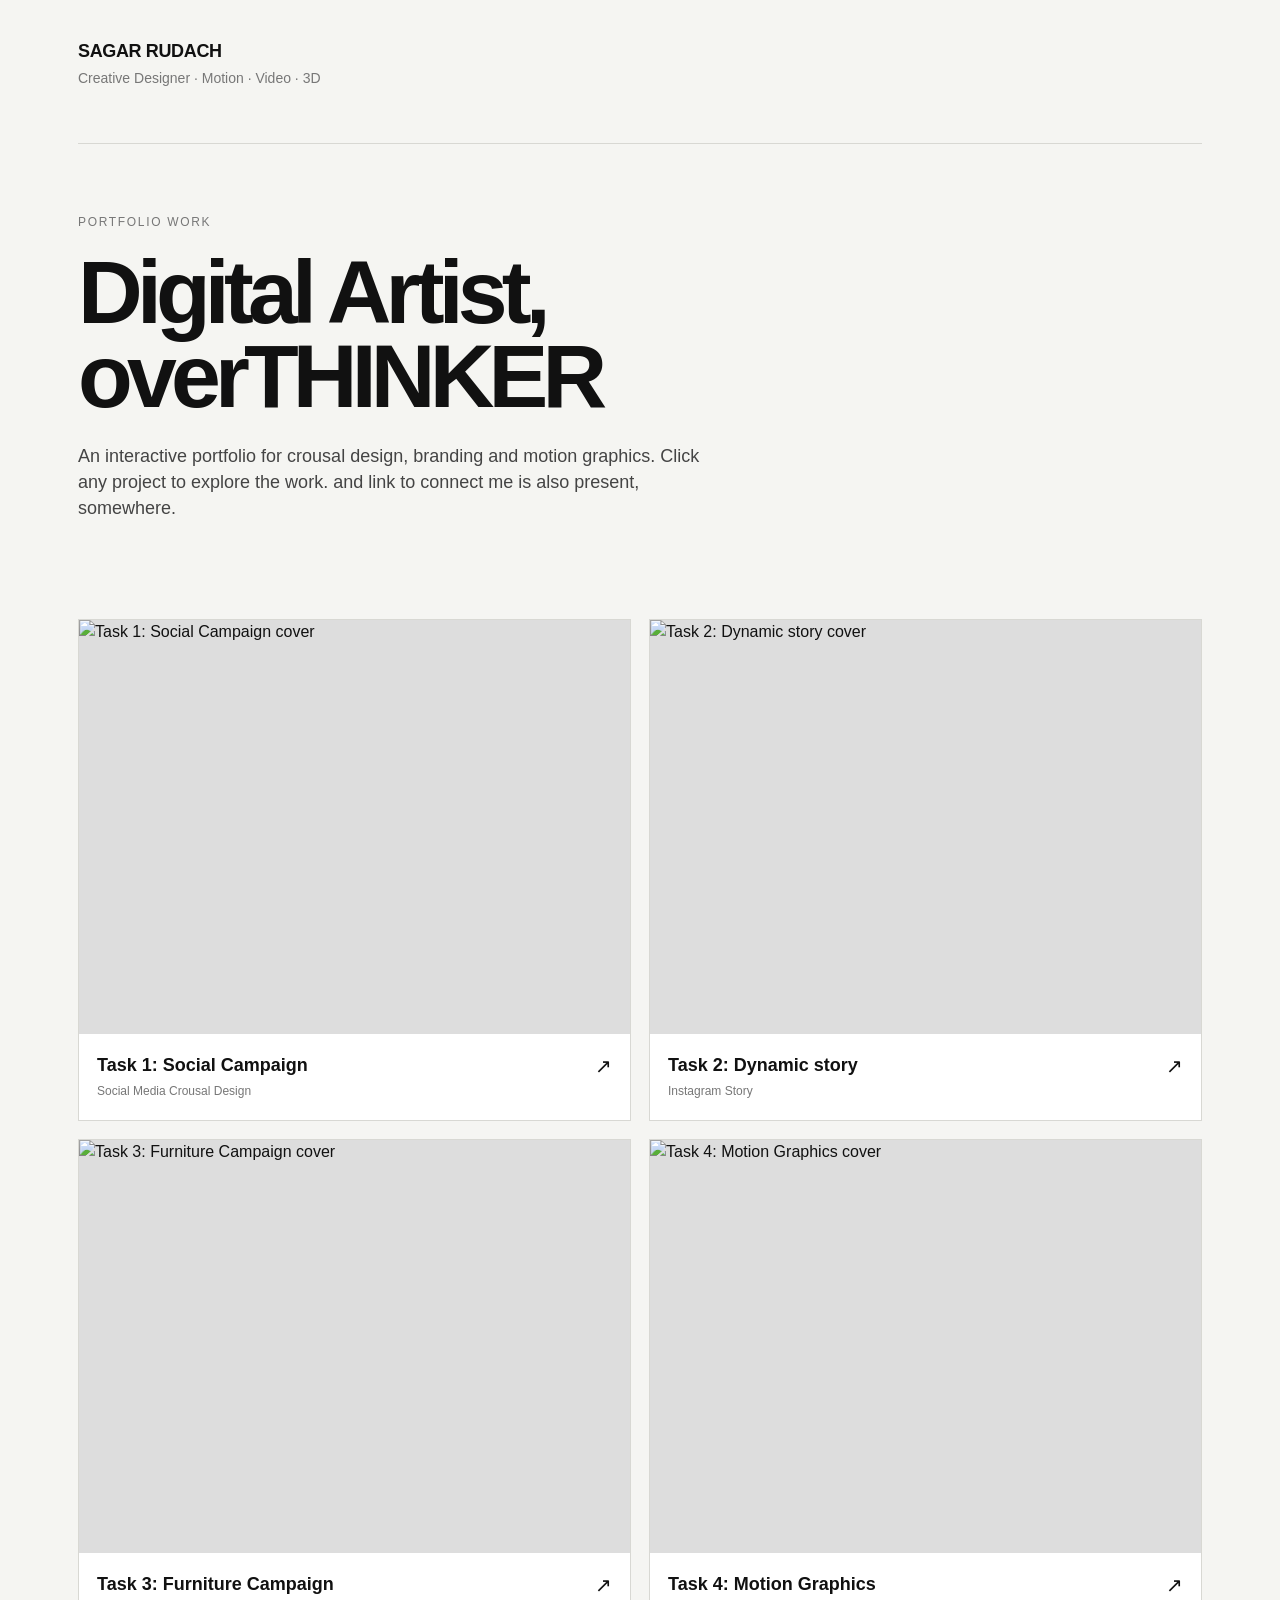
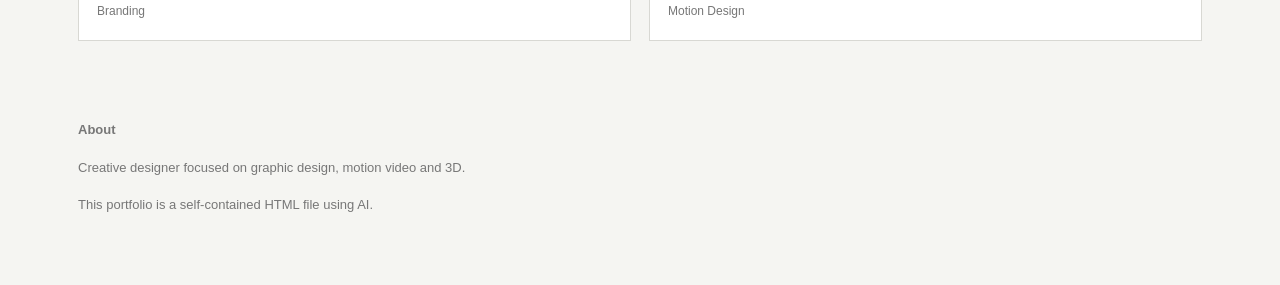
==== index.html @ 63f9afbc "Updated Image data" ====
<!DOCTYPE html>
<html lang="en">
<head>
<meta charset="UTF-8">
<meta name="viewport" content="width=device-width, initial-scale=1.0">
<title>Sagar Rudach — Interactive Portfolio</title>
<style>
  :root{
    --bg:#f5f5f2;
    --text:#111;
    --muted:#777;
    --line:#d8d8d3;
    --panel:#fff;
  }
  .card-link {
  display: block;
  text-decoration: none;
  color: inherit;
}
.video-thumb {
  position: relative;
  width: 100%;
  height: 100%;
  overflow: hidden;
  background: #111;
}

.video-thumb img {
  width: 100%;
  height: 100%;
  object-fit: cover;
  display: block;
}

.video-thumb-overlay {
  position: absolute;
  inset: 0;
  display: flex;
  align-items: center;
  justify-content: center;
  background: rgba(0, 0, 0, 0.18);
}

.video-play {
  width: 34px;
  height: 34px;
  border-radius: 50%;
  background: rgba(255,255,255,0.92);
  color: #111;
  display: flex;
  align-items: center;
  justify-content: center;
  font-size: 13px;
  padding-left: 2px;
}
  *{box-sizing:border-box}
  html{scroll-behavior:smooth}
  body{
    margin:0;
    background:var(--bg);
    color:var(--text);
    font-family:Arial, Helvetica, sans-serif;
    line-height:1.45;
  }
  button{font:inherit}
  .wrap{max-width:1180px;margin:auto;padding:28px 28px 70px}
  header{
    display:flex;justify-content:space-between;align-items:flex-start;
    padding:10px 0 55px;border-bottom:1px solid var(--line)
  }
  .name{font-size:18px;font-weight:700;letter-spacing:-.02em}
  .role{color:var(--muted);font-size:14px;margin-top:4px}
  nav{display:flex;gap:22px;font-size:13px}
  nav a{color:inherit;text-decoration:none}
  .hero{padding:70px 0 80px;max-width:850px}
  .eyebrow{font-size:12px;letter-spacing:.14em;color:var(--muted);text-transform:uppercase}
  h1{font-size:clamp(44px,7vw,92px);line-height:.94;letter-spacing:-.065em;margin:18px 0 25px;font-weight:700}
  .intro{font-size:18px;max-width:650px;color:#444}
  .projects{display:grid;grid-template-columns:repeat(2,1fr);gap:18px}
  .project{
    background:var(--panel);border:1px solid var(--line);cursor:pointer;
    transition:transform .25s ease,border-color .25s ease
  }
  .project:hover{transform:translateY(-4px);border-color:#999}
  .cover{aspect-ratio:4/3;overflow:hidden;background:#ddd}
  .cover img{width:100%;height:100%;object-fit:cover;display:block;transition:transform .45s ease}
  .project:hover .cover img{transform:scale(1.025)}
  .project-info{padding:18px 18px 20px;display:flex;justify-content:space-between;gap:20px}
  .project-title{font-size:18px;font-weight:700}
  .project-meta{font-size:12px;color:var(--muted);margin-top:5px}
  .arrow{font-size:20px}
  footer{padding-top:80px;color:var(--muted);font-size:13px}

  /* Viewer */
  .viewer{
    position:fixed;inset:0;background:rgba(15,15,15,.97);color:#fff;
    z-index:20;display:none;overflow:auto
  }
  .viewer.open{display:block}
  .viewer-inner{min-height:100%;max-width:1400px;margin:auto;padding:22px 26px 35px}
  .viewer-top{display:flex;justify-content:space-between;align-items:center;margin-bottom:18px}
  .viewer-project{font-size:14px}
  .viewer-project span{color:#999;margin-left:8px}
  .close{
    width:42px;height:42px;border:1px solid #555;background:transparent;color:#fff;
    border-radius:50%;cursor:pointer;font-size:23px;line-height:1
  }
  .viewer-grid{display:grid;grid-template-columns:minmax(0,1fr) 280px;gap:30px;align-items:start}
  .stage-wrap{display:flex;align-items:center;justify-content:center;min-height:70vh}
  .stage{
    position:relative;width:min(85vh,720px);max-width:100%;
    aspect-ratio: var(--project-ratio, 4 / 5);background:#222;overflow:hidden
  }
  .stage img{width:100%;height:100%;object-fit:contain;display:block}
  .navbtn{
    position:absolute;top:50%;transform:translateY(-50%);
    width:48px;height:48px;border-radius:50%;border:1px solid rgba(255,255,255,.35);
    background:rgba(0,0,0,.45);color:#fff;cursor:pointer;font-size:22px
  }
  #prev{left:14px} #next{right:14px}
  .side{padding-top:4px}
  .side h2{font-size:26px;line-height:1.05;margin:0 0 10px}
  .side p{font-size:14px;color:#bbb}
  .details{border-top:1px solid #444;margin-top:24px;padding-top:18px}
  .detail{margin-bottom:18px}
  .detail-label{font-size:10px;letter-spacing:.12em;color:#777;text-transform:uppercase}
  .detail-value{font-size:13px;margin-top:4px}
  .thumbs{display:flex;gap:8px;overflow-x:auto;padding:15px 0 2px}
  .thumb{
  flex:0 0 48px;
  width:60px;
  height:75px;
  aspect-ratio:4/5;
  padding:0;
  border:1px solid #555;
  background:#222;
  opacity:.5;
  cursor:pointer;
  overflow:hidden;
}

.thumb.active{
  opacity:1;
  border:2px solid #fff;
}

.thumb img{
  width:100%;
  height:100%;
  display:block;
  object-fit:contain;
}
  .counter{text-align:center;color:#999;font-size:12px;margin-top:10px}
  .hint{text-align:center;color:#777;font-size:11px;margin-top:7px}
  .fullscreen{
    margin-top:14px;width:100%;padding:10px 12px;background:transparent;color:#fff;
    border:1px solid #555;cursor:pointer
  }

  .vimeo-stage{
    position:absolute;inset:0;width:100%;height:100%;background:#000;
  }
  .vimeo-stage iframe{
    width:100%;height:100%;border:0;display:block;
  }
  .vimeo-cover{
    width:100%;height:100%;display:flex;align-items:center;justify-content:center;
    background:#181818;color:#fff;position:relative;
  }
  .vimeo-cover::after{
    content:"▶";font-size:34px;width:74px;height:74px;border:1px solid rgba(255,255,255,.55);
    border-radius:50%;display:flex;align-items:center;justify-content:center;padding-left:4px;
  }
  .vimeo-cover-label{
    position:absolute;left:16px;bottom:14px;font-size:11px;letter-spacing:.12em;
    text-transform:uppercase;color:#aaa;
  }

  @media(max-width:800px){
    .wrap{padding:20px 18px 50px}
    header{padding-bottom:35px}
    nav{display:none}
    .hero{padding:50px 0 55px}
    .projects{grid-template-columns:1fr}
    .viewer-inner{padding:15px 14px 25px}
    .viewer-grid{grid-template-columns:1fr;gap:16px}
    .stage-wrap{min-height:auto}
    .stage{width:min(92vw,620px)}
    .side{padding:0 4px}
    .side h2{font-size:22px}
  }
</style>
</head>
<body>

<div class="wrap">
  <header>
    <a href="https://www.instagram.com/aree_sagar/" class="card-link">
    <div>
      <div class="name">SAGAR RUDACH</div>
      <div class="role">Creative Designer · Motion · Video · 3D</div>
    </div>
    </a>
  
  </header>

  <section class="hero">
    <div class="eyebrow">Portfolio Work</div>
    <h1>Digital Artist,<br>overTHINKER</h1>
    <p class="intro">
      An interactive portfolio for crousal design, branding and motion graphics.
      Click any project to explore the work. and link to connect me is also present, somewhere.
    </p>
  </section>

  <main id="work" class="projects"></main>

  <footer id="about">
    <strong>About</strong><br><br>
    Creative designer focused on graphic design, motion video and 3D.
    <br><br>
    This portfolio is a self-contained HTML file using AI.
  </footer>
</div>
<div class="viewer" id="viewer" aria-hidden="true">
  <div class="viewer-inner">
    <div class="viewer-top">
      <div class="viewer-project">
        <strong id="viewerProject"></strong><span id="viewerCategory"></span>
      </div>
      <button class="close" id="close" aria-label="Close">×</button>
    </div>

    <div class="viewer-grid">
      <div>
        <div class="stage-wrap">
          <div class="stage" id="stage">
            <img id="mainImage" alt="Portfolio slide">
            <button class="navbtn" id="prev" aria-label="Previous slide">←</button>
            <button class="navbtn" id="next" aria-label="Next slide">→</button>
          </div>
        </div>
        <div class="thumbs" id="thumbs"></div>
        <div class="counter" id="counter"></div>
        <div class="hint">Use ← → keys to navigate · ESC to close</div>
      </div>

      <aside class="side">
        <h2 id="sideTitle"></h2>
        <p id="sideDescription"></p>
        <div class="details">
          <div class="detail">
            <div class="detail-label">Role</div>
            <div class="detail-value" id="sideRole"></div>
          </div>
          <div class="detail">
            <div class="detail-label">Services</div>
            <div class="detail-value" id="sideServices"></div>
          </div>
          <div class="detail">
            <div class="detail-label">Year</div>
            <div class="detail-value" id="sideYear"></div>
          </div>
        </div>
        <button class="fullscreen" id="fullscreen">View Slide Fullscreen</button>
      </aside>
    </div>
  </div>
</div>

<script>
/*
===========================================================
HOW TO ADD YOUR OWN IMAGES
===========================================================

This starter file uses generated SVG placeholders so it works
immediately as ONE standalone file.

To replace a project's slides with your own images:

1. Open this HTML in a text editor.
2. Find the "slides:" section below.
3. Replace each placeholder with a Base64 image string.

The easiest way is to use the built-in image embed helper:
- Convert your JPG/PNG/WebP to Base64.
- Paste the resulting data URL as the slide value.

Example:
slides: [
  "[data-uri]....",
  "[data-uri]...."
]

IMPORTANT:
The final HTML can become large when images are embedded.
For portfolio images, WebP/JPEG at around 1600–2000px wide
is recommended.

You can also simply ask ChatGPT to embed your uploaded images
into this file for you.
===========================================================
*/

function svgPlaceholder(label, number, title, subtitle) {
  const svg = `
  <svg xmlns="http://www.w3.org/2000/svg" width="1600" height="1600" viewBox="0 0 1600 1600">
    <rect width="1600" height="1600" fill="#e8e8e3"/>
    <rect x="95" y="95" width="1410" height="1410" fill="none" stroke="#111" stroke-width="3"/>
    <text x="120" y="170" font-family="Arial" font-size="34" letter-spacing="5" fill="#555">${label}</text>
    <text x="120" y="1420" font-family="Arial" font-size="150" font-weight="700" fill="#111">${number}</text>
    <text x="120" y="650" font-family="Arial" font-size="110" font-weight="700" fill="#111">${title}</text>
    <text x="120" y="790" font-family="Arial" font-size="44" fill="#555">${subtitle}</text>
  </svg>`;
  return "data:image/svg+xml;charset=UTF-8," + encodeURIComponent(svg);
}

const projects = [
  
  {
    title: "Task 1: Social Campaign",
    category: "Social Media Crousal Design",
    ratio:"4/5",
    role: "Graphic Designer",
    services: "Campaign Design · Layout · Typography",
    year: "2026",
    description: "Recreation of the SUPERYOU brand's new product launch campaign for social media crousal design. The task involved creating a visually appealing and engaging design that effectively communicates the brand's visual language.",
    slides: [
    ]
  },
  {
    title: "Task 2: Dynamic story",
    category:"Instagram Story",
    ratio:"9/16",
    role: "Art Direction · Graphic Design",
    description: "A dynamic story for a glass of drink.",
    slides:[
    ]
  },
  {
    title: "Task 3: Furniture Campaign",
    category: "Branding",
    ratio:"16/9",
    role: "Art Direction · Graphic Design",
    services: "Social Design · Retouching · Art Direction",
    year: "2026",
    description: "A premium social-media visual direction for a contemporary furniture brand.<p> Due to time constrain wasn't able to finish the whole video but I feel this shows my technical ability and proof of concept.",
    slides: [
    ]
  },
  {
    title: "Task 4: Motion Graphics",
    category: "Motion Design",
    ratio:"16/9",
    role: "Motion Designer",
    services: "Motion Graphics · Editing · Visual Design",
    year: "2026",
    description: "Recreation of a motion graphics reel, with touch of self-evident proposition and a focus on the visual design and editing.",
    slides: [
    ]
  }
];

const projectsEl = document.getElementById("work");
const viewer = document.getElementById("viewer");
const mainImage = document.getElementById("mainImage");
const thumbs = document.getElementById("thumbs");
const counter = document.getElementById("counter");
let currentProject = 0;
let currentSlide = 0;

function vimeoId(url){
  const match = String(url).match(/vimeo\.com\/(?:video\/)?(\d+)/);
  return match ? match[1] : "";
}

function vimeoEmbedUrl(url){
  const id = vimeoId(url);
  return id ? `https://player.vimeo.com/video/${id}` : url;
}

function renderProjects(){
  projectsEl.innerHTML = projects.map((p,i)=>{
    const firstSlide = p.slides[0];
    const cover = typeof firstSlide === "object" && firstSlide.type === "vimeo"
      ? `<div class="cover"><div class="vimeo-cover"><div class="vimeo-cover-label">Vimeo · Video</div></div></div>`
      : `<div class="cover"><img src="${firstSlide}" alt="${p.title} cover"></div>`;

    return `
      <article class="project" data-project="${i}">
        ${cover}
        <div class="project-info">
          <div>
            <div class="project-title">${p.title}</div>
            <div class="project-meta">${p.category}</div>
          </div>
          <div class="arrow">↗</div>
        </div>
      </article>
    `;
  }).join("");

  document.querySelectorAll(".project").forEach(el=>{
    el.addEventListener("click",()=>{
      openProject(Number(el.dataset.project));
    });
  });
}

function openProject(index){
  currentProject = index;
  currentSlide = 0;
  const p = projects[currentProject];
   
  document.documentElement.style.setProperty(
    "--project-ratio",
    p.ratio || "4 / 5"
  );

  document.getElementById("viewerProject").textContent = p.title;
  document.getElementById("viewerCategory").textContent = "· " + p.category;
  document.getElementById("sideTitle").textContent = p.title;
  document.getElementById("sideDescription").textContent = p.description;
  document.getElementById("sideRole").textContent = p.role;
  document.getElementById("sideServices").textContent = p.services;
  document.getElementById("sideYear").textContent = p.year;

  viewer.classList.add("open");
  viewer.setAttribute("aria-hidden","false");
  document.body.style.overflow = "hidden";
  renderSlide();
}

function closeViewer(){
  viewer.classList.remove("open");
  viewer.setAttribute("aria-hidden","true");
  document.body.style.overflow = "";
}

function renderSlide(){
  const p = projects[currentProject];
  const slide = p.slides[currentSlide];
  const stage = document.getElementById("stage");

  if(typeof slide === "object" && slide.type === "vimeo") {
    stage.innerHTML = `
      <div class="vimeo-stage">
        <iframe
          src="${vimeoEmbedUrl(slide.url)}"
          title="${p.title} — slide ${currentSlide+1}"
          allow="autoplay; fullscreen; picture-in-picture"
          allowfullscreen>
        </iframe>
      </div>
      <button class="navbtn" id="prev" aria-label="Previous slide">←</button>
      <button class="navbtn" id="next" aria-label="Next slide">→</button>
    `;
  } else {
    stage.innerHTML = `
      <img id="mainImage" src="${slide}" alt="${p.title} — slide ${currentSlide+1}">
      <button class="navbtn" id="prev" aria-label="Previous slide">←</button>
      <button class="navbtn" id="next" aria-label="Next slide">→</button>
    `;
  }

  counter.textContent =
    String(currentSlide+1).padStart(2,"0") + " / " +
    String(p.slides.length).padStart(2,"0");

thumbs.innerHTML = p.slides.map((slide, i) => {

  if (typeof slide === "object" && slide.type === "vimeo") {

    return `
      <button
        class="thumb ${i === currentSlide ? "active" : ""}"
        data-slide="${i}"
        type="button"
      >
        <div class="video-thumb">
          <img
            src="${slide.thumbnail}"
            alt="Video ${i + 1}"
          >
          <div class="video-play">▶</div>
        </div>
      </button>
    `;
  }

  return `
    <button
      class="thumb ${i === currentSlide ? "active" : ""}"
      data-slide="${i}"
      type="button"
    >
      <img src="${slide}" alt="Slide ${i + 1}">
    </button>
  `;

}).join("");

  document.querySelectorAll(".thumb").forEach(t=>{
    t.addEventListener("click",()=>{
      currentSlide = Number(t.dataset.slide);
      renderSlide();
    });
  });

  // Re-bind navigation buttons because the stage is rebuilt for video/image slides.
  document.getElementById("next").addEventListener("click", nextSlide);
  document.getElementById("prev").addEventListener("click", prevSlide);
}

function nextSlide(){
  const p = projects[currentProject];
  currentSlide = (currentSlide + 1) % p.slides.length;
  renderSlide();
}

function prevSlide(){
  const p = projects[currentProject];
  currentSlide = (currentSlide - 1 + p.slides.length) % p.slides.length;
  renderSlide();
}

document.getElementById("close").addEventListener("click", closeViewer);

document.addEventListener("keydown", e=>{
  if(!viewer.classList.contains("open")) return;
  if(e.key === "Escape") closeViewer();
  if(e.key === "ArrowRight") nextSlide();
  if(e.key === "ArrowLeft") prevSlide();
});

viewer.addEventListener("click", e=>{
  if(e.target === viewer) closeViewer();
});

document.getElementById("fullscreen").addEventListener("click", async()=>{
  const stage = document.getElementById("stage");
  if(document.fullscreenElement) await document.exitFullscreen();
  else if(stage.requestFullscreen) await stage.requestFullscreen();
});

renderProjects();
</script>
</body>
</html>
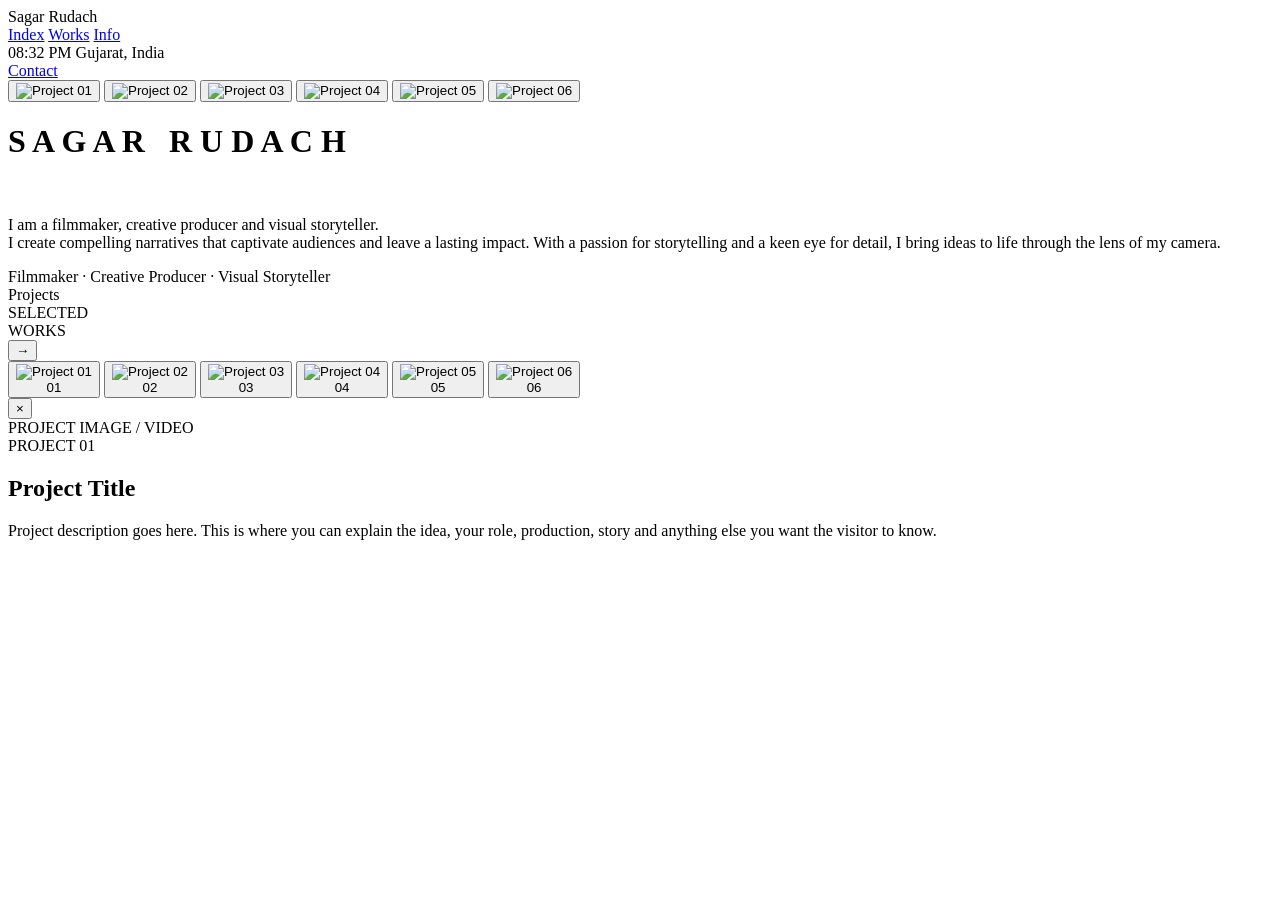
==== commit 34eed045: "Update_index and relevent style and script" ====
--- a/index.html
+++ b/index.html
@@ -1,550 +1,272 @@
-<!DOCTYPE html>
-<html lang="en">
-<head>
-<meta charset="UTF-8">
-<meta name="viewport" content="width=device-width, initial-scale=1.0">
-<title>Sagar Rudach — Interactive Portfolio</title>
-<style>
-  :root{
-    --bg:#f5f5f2;
-    --text:#111;
-    --muted:#777;
-    --line:#d8d8d3;
-    --panel:#fff;
-  }
-  .card-link {
-  display: block;
-  text-decoration: none;
-  color: inherit;
-}
-.video-thumb {
-  position: relative;
-  width: 100%;
-  height: 100%;
-  overflow: hidden;
-  background: #111;
-}
-
-.video-thumb img {
-  width: 100%;
-  height: 100%;
-  object-fit: cover;
-  display: block;
-}
-
-.video-thumb-overlay {
-  position: absolute;
-  inset: 0;
-  display: flex;
-  align-items: center;
-  justify-content: center;
-  background: rgba(0, 0, 0, 0.18);
-}
-
-.video-play {
-  width: 34px;
-  height: 34px;
-  border-radius: 50%;
-  background: rgba(255,255,255,0.92);
-  color: #111;
-  display: flex;
-  align-items: center;
-  justify-content: center;
-  font-size: 13px;
-  padding-left: 2px;
-}
-  *{box-sizing:border-box}
-  html{scroll-behavior:smooth}
-  body{
-    margin:0;
-    background:var(--bg);
-    color:var(--text);
-    font-family:Arial, Helvetica, sans-serif;
-    line-height:1.45;
-  }
-  button{font:inherit}
-  .wrap{max-width:1180px;margin:auto;padding:28px 28px 70px}
-  header{
-    display:flex;justify-content:space-between;align-items:flex-start;
-    padding:10px 0 55px;border-bottom:1px solid var(--line)
-  }
-  .name{font-size:18px;font-weight:700;letter-spacing:-.02em}
-  .role{color:var(--muted);font-size:14px;margin-top:4px}
-  nav{display:flex;gap:22px;font-size:13px}
-  nav a{color:inherit;text-decoration:none}
-  .hero{padding:70px 0 80px;max-width:850px}
-  .eyebrow{font-size:12px;letter-spacing:.14em;color:var(--muted);text-transform:uppercase}
-  h1{font-size:clamp(44px,7vw,92px);line-height:.94;letter-spacing:-.065em;margin:18px 0 25px;font-weight:700}
-  .intro{font-size:18px;max-width:650px;color:#444}
-  .projects{display:grid;grid-template-columns:repeat(2,1fr);gap:18px}
-  .project{
-    background:var(--panel);border:1px solid var(--line);cursor:pointer;
-    transition:transform .25s ease,border-color .25s ease
-  }
-  .project:hover{transform:translateY(-4px);border-color:#999}
-  .cover{aspect-ratio:4/3;overflow:hidden;background:#ddd}
-  .cover img{width:100%;height:100%;object-fit:cover;display:block;transition:transform .45s ease}
-  .project:hover .cover img{transform:scale(1.025)}
-  .project-info{padding:18px 18px 20px;display:flex;justify-content:space-between;gap:20px}
-  .project-title{font-size:18px;font-weight:700}
-  .project-meta{font-size:12px;color:var(--muted);margin-top:5px}
-  .arrow{font-size:20px}
-  footer{padding-top:80px;color:var(--muted);font-size:13px}
-
-  /* Viewer */
-  .viewer{
-    position:fixed;inset:0;background:rgba(15,15,15,.97);color:#fff;
-    z-index:20;display:none;overflow:auto
-  }
-  .viewer.open{display:block}
-  .viewer-inner{min-height:100%;max-width:1400px;margin:auto;padding:22px 26px 35px}
-  .viewer-top{display:flex;justify-content:space-between;align-items:center;margin-bottom:18px}
-  .viewer-project{font-size:14px}
-  .viewer-project span{color:#999;margin-left:8px}
-  .close{
-    width:42px;height:42px;border:1px solid #555;background:transparent;color:#fff;
-    border-radius:50%;cursor:pointer;font-size:23px;line-height:1
-  }
-  .viewer-grid{display:grid;grid-template-columns:minmax(0,1fr) 280px;gap:30px;align-items:start}
-  .stage-wrap{display:flex;align-items:center;justify-content:center;min-height:70vh}
-  .stage{
-    position:relative;width:min(85vh,720px);max-width:100%;
-    aspect-ratio: var(--project-ratio, 4 / 5);background:#222;overflow:hidden
-  }
-  .stage img{width:100%;height:100%;object-fit:contain;display:block}
-  .navbtn{
-    position:absolute;top:50%;transform:translateY(-50%);
-    width:48px;height:48px;border-radius:50%;border:1px solid rgba(255,255,255,.35);
-    background:rgba(0,0,0,.45);color:#fff;cursor:pointer;font-size:22px
-  }
-  #prev{left:14px} #next{right:14px}
-  .side{padding-top:4px}
-  .side h2{font-size:26px;line-height:1.05;margin:0 0 10px}
-  .side p{font-size:14px;color:#bbb}
-  .details{border-top:1px solid #444;margin-top:24px;padding-top:18px}
-  .detail{margin-bottom:18px}
-  .detail-label{font-size:10px;letter-spacing:.12em;color:#777;text-transform:uppercase}
-  .detail-value{font-size:13px;margin-top:4px}
-  .thumbs{display:flex;gap:8px;overflow-x:auto;padding:15px 0 2px}
-  .thumb{
-  flex:0 0 48px;
-  width:60px;
-  height:75px;
-  aspect-ratio:4/5;
-  padding:0;
-  border:1px solid #555;
-  background:#222;
-  opacity:.5;
-  cursor:pointer;
-  overflow:hidden;
-}
-
-.thumb.active{
-  opacity:1;
-  border:2px solid #fff;
-}
-
-.thumb img{
-  width:100%;
-  height:100%;
-  display:block;
-  object-fit:contain;
-}
-  .counter{text-align:center;color:#999;font-size:12px;margin-top:10px}
-  .hint{text-align:center;color:#777;font-size:11px;margin-top:7px}
-  .fullscreen{
-    margin-top:14px;width:100%;padding:10px 12px;background:transparent;color:#fff;
-    border:1px solid #555;cursor:pointer
-  }
-
-  .vimeo-stage{
-    position:absolute;inset:0;width:100%;height:100%;background:#000;
-  }
-  .vimeo-stage iframe{
-    width:100%;height:100%;border:0;display:block;
-  }
-  .vimeo-cover{
-    width:100%;height:100%;display:flex;align-items:center;justify-content:center;
-    background:#181818;color:#fff;position:relative;
-  }
-  .vimeo-cover::after{
-    content:"▶";font-size:34px;width:74px;height:74px;border:1px solid rgba(255,255,255,.55);
-    border-radius:50%;display:flex;align-items:center;justify-content:center;padding-left:4px;
-  }
-  .vimeo-cover-label{
-    position:absolute;left:16px;bottom:14px;font-size:11px;letter-spacing:.12em;
-    text-transform:uppercase;color:#aaa;
-  }
-
-  @media(max-width:800px){
-    .wrap{padding:20px 18px 50px}
-    header{padding-bottom:35px}
-    nav{display:none}
-    .hero{padding:50px 0 55px}
-    .projects{grid-template-columns:1fr}
-    .viewer-inner{padding:15px 14px 25px}
-    .viewer-grid{grid-template-columns:1fr;gap:16px}
-    .stage-wrap{min-height:auto}
-    .stage{width:min(92vw,620px)}
-    .side{padding:0 4px}
-    .side h2{font-size:22px}
-  }
-</style>
-</head>
-<body>
-
-<div class="wrap">
-  <header>
-    <a href="https://www.instagram.com/aree_sagar/" class="card-link">
-    <div>
-      <div class="name">SAGAR RUDACH</div>
-      <div class="role">Creative Designer · Motion · Video · 3D</div>
-    </div>
-    </a>
-  
-  </header>
-
-  <section class="hero">
-    <div class="eyebrow">Portfolio Work</div>
-    <h1>Digital Artist,<br>overTHINKER</h1>
-    <p class="intro">
-      An interactive portfolio for crousal design, branding and motion graphics.
-      Click any project to explore the work. and link to connect me is also present, somewhere.
-    </p>
-  </section>
-
-  <main id="work" class="projects"></main>
-
-  <footer id="about">
-    <strong>About</strong><br><br>
-    Creative designer focused on graphic design, motion video and 3D.
-    <br><br>
-    This portfolio is a self-contained HTML file using AI.
-  </footer>
-</div>
-<div class="viewer" id="viewer" aria-hidden="true">
-  <div class="viewer-inner">
-    <div class="viewer-top">
-      <div class="viewer-project">
-        <strong id="viewerProject"></strong><span id="viewerCategory"></span>
-      </div>
-      <button class="close" id="close" aria-label="Close">×</button>
-    </div>
-
-    <div class="viewer-grid">
-      <div>
-        <div class="stage-wrap">
-          <div class="stage" id="stage">
-            <img id="mainImage" alt="Portfolio slide">
-            <button class="navbtn" id="prev" aria-label="Previous slide">←</button>
-            <button class="navbtn" id="next" aria-label="Next slide">→</button>
-          </div>
-        </div>
-        <div class="thumbs" id="thumbs"></div>
-        <div class="counter" id="counter"></div>
-        <div class="hint">Use ← → keys to navigate · ESC to close</div>
-      </div>
-
-      <aside class="side">
-        <h2 id="sideTitle"></h2>
-        <p id="sideDescription"></p>
-        <div class="details">
-          <div class="detail">
-            <div class="detail-label">Role</div>
-            <div class="detail-value" id="sideRole"></div>
-          </div>
-          <div class="detail">
-            <div class="detail-label">Services</div>
-            <div class="detail-value" id="sideServices"></div>
-          </div>
-          <div class="detail">
-            <div class="detail-label">Year</div>
-            <div class="detail-value" id="sideYear"></div>
-          </div>
-        </div>
-        <button class="fullscreen" id="fullscreen">View Slide Fullscreen</button>
-      </aside>
-    </div>
-  </div>
-</div>
-
-<script>
-/*
-===========================================================
-HOW TO ADD YOUR OWN IMAGES
-===========================================================
-
-This starter file uses generated SVG placeholders so it works
-immediately as ONE standalone file.
-
-To replace a project's slides with your own images:
-
-1. Open this HTML in a text editor.
-2. Find the "slides:" section below.
-3. Replace each placeholder with a Base64 image string.
-
-The easiest way is to use the built-in image embed helper:
-- Convert your JPG/PNG/WebP to Base64.
-- Paste the resulting data URL as the slide value.
-
-Example:
-slides: [
-  "[data-uri]....",
-  "[data-uri]...."
-]
-
-IMPORTANT:
-The final HTML can become large when images are embedded.
-For portfolio images, WebP/JPEG at around 1600–2000px wide
-is recommended.
-
-You can also simply ask ChatGPT to embed your uploaded images
-into this file for you.
-===========================================================
-*/
-
-function svgPlaceholder(label, number, title, subtitle) {
-  const svg = `
-  <svg xmlns="http://www.w3.org/2000/svg" width="1600" height="1600" viewBox="0 0 1600 1600">
-    <rect width="1600" height="1600" fill="#e8e8e3"/>
-    <rect x="95" y="95" width="1410" height="1410" fill="none" stroke="#111" stroke-width="3"/>
-    <text x="120" y="170" font-family="Arial" font-size="34" letter-spacing="5" fill="#555">${label}</text>
-    <text x="120" y="1420" font-family="Arial" font-size="150" font-weight="700" fill="#111">${number}</text>
-    <text x="120" y="650" font-family="Arial" font-size="110" font-weight="700" fill="#111">${title}</text>
-    <text x="120" y="790" font-family="Arial" font-size="44" fill="#555">${subtitle}</text>
-  </svg>`;
-  return "data:image/svg+xml;charset=UTF-8," + encodeURIComponent(svg);
-}
-
-const projects = [
-  
-  {
-    title: "Task 1: Social Campaign",
-    category: "Social Media Crousal Design",
-    ratio:"4/5",
-    role: "Graphic Designer",
-    services: "Campaign Design · Layout · Typography",
-    year: "2026",
-    description: "Recreation of the SUPERYOU brand's new product launch campaign for social media crousal design. The task involved creating a visually appealing and engaging design that effectively communicates the brand's visual language.",
-    slides: [
-    ]
-  },
-  {
-    title: "Task 2: Dynamic story",
-    category:"Instagram Story",
-    ratio:"9/16",
-    role: "Art Direction · Graphic Design",
-    description: "A dynamic story for a glass of drink.",
-    slides:[
-    ]
-  },
-  {
-    title: "Task 3: Furniture Campaign",
-    category: "Branding",
-    ratio:"16/9",
-    role: "Art Direction · Graphic Design",
-    services: "Social Design · Retouching · Art Direction",
-    year: "2026",
-    description: "A premium social-media visual direction for a contemporary furniture brand.<p> Due to time constrain wasn't able to finish the whole video but I feel this shows my technical ability and proof of concept.",
-    slides: [
-    ]
-  },
-  {
-    title: "Task 4: Motion Graphics",
-    category: "Motion Design",
-    ratio:"16/9",
-    role: "Motion Designer",
-    services: "Motion Graphics · Editing · Visual Design",
-    year: "2026",
-    description: "Recreation of a motion graphics reel, with touch of self-evident proposition and a focus on the visual design and editing.",
-    slides: [
-    ]
-  }
-];
-
-const projectsEl = document.getElementById("work");
-const viewer = document.getElementById("viewer");
-const mainImage = document.getElementById("mainImage");
-const thumbs = document.getElementById("thumbs");
-const counter = document.getElementById("counter");
-let currentProject = 0;
-let currentSlide = 0;
-
-function vimeoId(url){
-  const match = String(url).match(/vimeo\.com\/(?:video\/)?(\d+)/);
-  return match ? match[1] : "";
-}
-
-function vimeoEmbedUrl(url){
-  const id = vimeoId(url);
-  return id ? `https://player.vimeo.com/video/${id}` : url;
-}
-
-function renderProjects(){
-  projectsEl.innerHTML = projects.map((p,i)=>{
-    const firstSlide = p.slides[0];
-    const cover = typeof firstSlide === "object" && firstSlide.type === "vimeo"
-      ? `<div class="cover"><div class="vimeo-cover"><div class="vimeo-cover-label">Vimeo · Video</div></div></div>`
-      : `<div class="cover"><img src="${firstSlide}" alt="${p.title} cover"></div>`;
-
-    return `
-      <article class="project" data-project="${i}">
-        ${cover}
-        <div class="project-info">
-          <div>
-            <div class="project-title">${p.title}</div>
-            <div class="project-meta">${p.category}</div>
-          </div>
-          <div class="arrow">↗</div>
-        </div>
-      </article>
-    `;
-  }).join("");
-
-  document.querySelectorAll(".project").forEach(el=>{
-    el.addEventListener("click",()=>{
-      openProject(Number(el.dataset.project));
-    });
-  });
-}
-
-function openProject(index){
-  currentProject = index;
-  currentSlide = 0;
-  const p = projects[currentProject];
-   
-  document.documentElement.style.setProperty(
-    "--project-ratio",
-    p.ratio || "4 / 5"
-  );
-
-  document.getElementById("viewerProject").textContent = p.title;
-  document.getElementById("viewerCategory").textContent = "· " + p.category;
-  document.getElementById("sideTitle").textContent = p.title;
-  document.getElementById("sideDescription").textContent = p.description;
-  document.getElementById("sideRole").textContent = p.role;
-  document.getElementById("sideServices").textContent = p.services;
-  document.getElementById("sideYear").textContent = p.year;
-
-  viewer.classList.add("open");
-  viewer.setAttribute("aria-hidden","false");
-  document.body.style.overflow = "hidden";
-  renderSlide();
-}
-
-function closeViewer(){
-  viewer.classList.remove("open");
-  viewer.setAttribute("aria-hidden","true");
-  document.body.style.overflow = "";
-}
-
-function renderSlide(){
-  const p = projects[currentProject];
-  const slide = p.slides[currentSlide];
-  const stage = document.getElementById("stage");
-
-  if(typeof slide === "object" && slide.type === "vimeo") {
-    stage.innerHTML = `
-      <div class="vimeo-stage">
-        <iframe
-          src="${vimeoEmbedUrl(slide.url)}"
-          title="${p.title} — slide ${currentSlide+1}"
-          allow="autoplay; fullscreen; picture-in-picture"
-          allowfullscreen>
-        </iframe>
-      </div>
-      <button class="navbtn" id="prev" aria-label="Previous slide">←</button>
-      <button class="navbtn" id="next" aria-label="Next slide">→</button>
-    `;
-  } else {
-    stage.innerHTML = `
-      <img id="mainImage" src="${slide}" alt="${p.title} — slide ${currentSlide+1}">
-      <button class="navbtn" id="prev" aria-label="Previous slide">←</button>
-      <button class="navbtn" id="next" aria-label="Next slide">→</button>
-    `;
-  }
-
-  counter.textContent =
-    String(currentSlide+1).padStart(2,"0") + " / " +
-    String(p.slides.length).padStart(2,"0");
-
-thumbs.innerHTML = p.slides.map((slide, i) => {
-
-  if (typeof slide === "object" && slide.type === "vimeo") {
-
-    return `
-      <button
-        class="thumb ${i === currentSlide ? "active" : ""}"
-        data-slide="${i}"
-        type="button"
-      >
-        <div class="video-thumb">
-          <img
-            src="${slide.thumbnail}"
-            alt="Video ${i + 1}"
-          >
-          <div class="video-play">▶</div>
-        </div>
-      </button>
-    `;
-  }
-
-  return `
-    <button
-      class="thumb ${i === currentSlide ? "active" : ""}"
-      data-slide="${i}"
-      type="button"
-    >
-      <img src="${slide}" alt="Slide ${i + 1}">
-    </button>
-  `;
-
-}).join("");
-
-  document.querySelectorAll(".thumb").forEach(t=>{
-    t.addEventListener("click",()=>{
-      currentSlide = Number(t.dataset.slide);
-      renderSlide();
-    });
-  });
-
-  // Re-bind navigation buttons because the stage is rebuilt for video/image slides.
-  document.getElementById("next").addEventListener("click", nextSlide);
-  document.getElementById("prev").addEventListener("click", prevSlide);
-}
-
-function nextSlide(){
-  const p = projects[currentProject];
-  currentSlide = (currentSlide + 1) % p.slides.length;
-  renderSlide();
-}
-
-function prevSlide(){
-  const p = projects[currentProject];
-  currentSlide = (currentSlide - 1 + p.slides.length) % p.slides.length;
-  renderSlide();
-}
-
-document.getElementById("close").addEventListener("click", closeViewer);
-
-document.addEventListener("keydown", e=>{
-  if(!viewer.classList.contains("open")) return;
-  if(e.key === "Escape") closeViewer();
-  if(e.key === "ArrowRight") nextSlide();
-  if(e.key === "ArrowLeft") prevSlide();
-});
-
-viewer.addEventListener("click", e=>{
-  if(e.target === viewer) closeViewer();
-});
-
-document.getElementById("fullscreen").addEventListener("click", async()=>{
-  const stage = document.getElementById("stage");
-  if(document.fullscreenElement) await document.exitFullscreen();
-  else if(stage.requestFullscreen) await stage.requestFullscreen();
-});
-
-renderProjects();
-</script>
-</body>
-</html>
+<!DOCTYPE html>
+<html lang="en">
+
+
+<head>
+
+    <meta charset="UTF-8">
+    <meta name="viewport"
+        content="width=device-width, initial-scale=1.0">
+
+<header class="site-header">
+
+    <!-- LEFT -->
+    <div class="header-name">
+        Sagar Rudach
+    </div>
+
+    <!-- CENTER -->
+    <nav class="header-nav">
+       <a href="index.html" data-page="index">Index</a>
+        <a href="works.html" data-page="works">Works</a>
+        <a href="info.html" data-page="info">Info</a>
+    </nav>
+
+    <!-- RIGHT -->
+    <div class="header-right">
+
+        <div class="header-location">
+            <span id="clock">08:32 PM</span>
+            <span>Gujarat, India</span>
+        </div>
+
+        <a href="contact.html" class="header-contact">
+            Contact
+        </a>
+
+    </div>
+</header>
+    <link rel="stylesheet"
+        href="style.css">
+</head>
+<body>
+
+    <!-- =========================================
+         HERO
+    ========================================= -->
+
+    <main class="hero" id="hero">
+
+        <!-- PROJECT BOXES -->
+
+        <button
+            class="project project-1"
+            data-project="0">
+        <img src="Assets/post_1.jpg" 
+        alt="Project 01">
+        </button>
+
+
+        <button
+            class="project project-2"
+            data-project="1">
+        <img src="Assets/post_2.png" 
+        alt="Project 02">
+        </button>
+
+
+        <button
+            class="project project-3"
+            data-project="2">
+        <img src="Assets/post_3.png" 
+        alt="Project 03">
+        </button>
+
+        <button
+            class="project project-4"
+            data-project="3">
+        <img src="Assets/post_4.png" 
+        alt="Project 04">
+        </button>
+
+        <button
+            class="project project-5"
+            data-project="4">
+            <img src="Assets/post_5.png" 
+        alt="Project 05">
+        </button>
+
+        <button
+            class="project project-6"
+            data-project="5">
+            <img src="Assets/post_6.png" 
+        alt="Project 06">
+        </button>
+
+        <!-- NAME -->
+
+        <h1 class="name">
+
+            <span class="letter">S</span>
+            <span class="letter">A</span>
+            <span class="letter">G</span>
+            <span class="letter">A</span>
+            <span class="letter">R</span>
+
+            <span class="letter">&nbsp;</span>
+
+            <span class="letter">R</span>
+            <span class="letter">U</span>
+            <span class="letter">D</span>
+            <span class="letter">A</span>
+            <span class="letter">C</span>
+            <span class="letter">H</span>
+
+        </h1>
+<br>
+        <div class="about-me">
+            <p>
+                I am a filmmaker, creative producer and visual storyteller. <br>I create
+                compelling narratives that captivate audiences and leave a lasting
+                impact. With a passion for storytelling and a keen eye for detail, I
+                bring ideas to life through the lens of my camera.
+            </p>
+        </div>
+        
+        <div class="subtitle">
+            Filmmaker · Creative Producer · Visual Storyteller
+        </div>
+    </main>
+
+<!-- =========================================
+     PROJECT ARCHIVE
+========================================= -->
+
+<section class="project-archive" id="projectArchive">
+
+    <div class="archive-stack">
+        <!-- COVER / PROJECTS -->
+        <div class="archive-cover">
+            <div class="archive-title">
+                Projects
+            </div>
+            <div class="archive-cover-info">
+                SELECTED<br>
+                WORKS
+            </div>
+            <button
+                class="archive-arrow"
+                id="archiveArrow"
+                aria-label="Open project stack">
+                →
+            </button>
+        </div>
+
+
+        <!-- PROJECT 01 -->
+        <button class="archive-project" data-project="0">
+            <div class="archive-image">
+            <img src="Assets\post_2.png" alt="Project 01">
+            </div>
+            <span>01</span>
+        </button>
+
+
+        <!-- PROJECT 02 -->
+        <button class="archive-project" data-project="1">
+           <div class="archive-image">
+             <img src="Assets/post_3.png" alt="Project 02">
+           </div>
+             <span>02</span>
+        </button>
+
+
+        <!-- PROJECT 03 -->
+        <button class="archive-project" data-project="2">
+            <div class="archive-image">
+            <img src="Assets/post_4.png" alt="Project 03">
+            </div>
+            <span>03</span>
+        </button>
+
+
+        <!-- PROJECT 04 -->
+        <button class="archive-project" data-project="3">
+            <div class="archive-image">
+                <img src="Assets/post_5.png" alt="Project 04">
+            </div>
+            <span>04</span>
+        </button>
+
+
+        <!-- PROJECT 05 -->
+        <button class="archive-project" data-project="4">
+            <div class="archive-image">
+                <img src="Assets/post_6.png" alt="Project 05">
+            </div>
+            <span>05</span>
+        </button>
+
+
+        <!-- PROJECT 06 -->
+        <button class="archive-project" data-project="5">
+            <div class="archive-image">
+                <img src="Assets\project-05-thumb.jpg" alt="Project 06">
+            </div>
+            <span>06</span>
+        </button>
+    </div>
+</section>
+
+<!-- =========================================
+         PROJECT DETAIL VIEW
+    ========================================= -->
+
+    <div
+        class="project-view"
+        id="projectView">
+
+        <div
+            class="project-backdrop"
+            id="projectBackdrop">
+        </div>
+
+        <div
+            class="project-content"
+            id="projectContent">
+            <button
+                class="close-project"
+                id="closeProject"
+                aria-label="Close project">
+
+                ×
+            </button>
+            <div
+                class="project-image"
+                id="projectImage">
+
+                PROJECT IMAGE / VIDEO
+            </div>
+            <div class="project-info">
+                <div>
+                    <div
+                        class="project-number"
+                        id="projectNumber">
+
+                        PROJECT 01
+                    </div>
+                </div>
+                <div>
+                    <h2
+                        class="project-title"
+                        id="projectTitle">
+                        Project Title
+                    </h2>
+                    <p
+                        class="project-description"
+                        id="projectDescription">
+
+                        Project description goes here.
+                        This is where you can explain
+                        the idea, your role, production,
+                        story and anything else you want
+                        the visitor to know.
+
+                    </p>
+                </div>
+            </div>
+        </div>
+    </div>
+    <script src="script.js"></script>
+</body>
+</html>
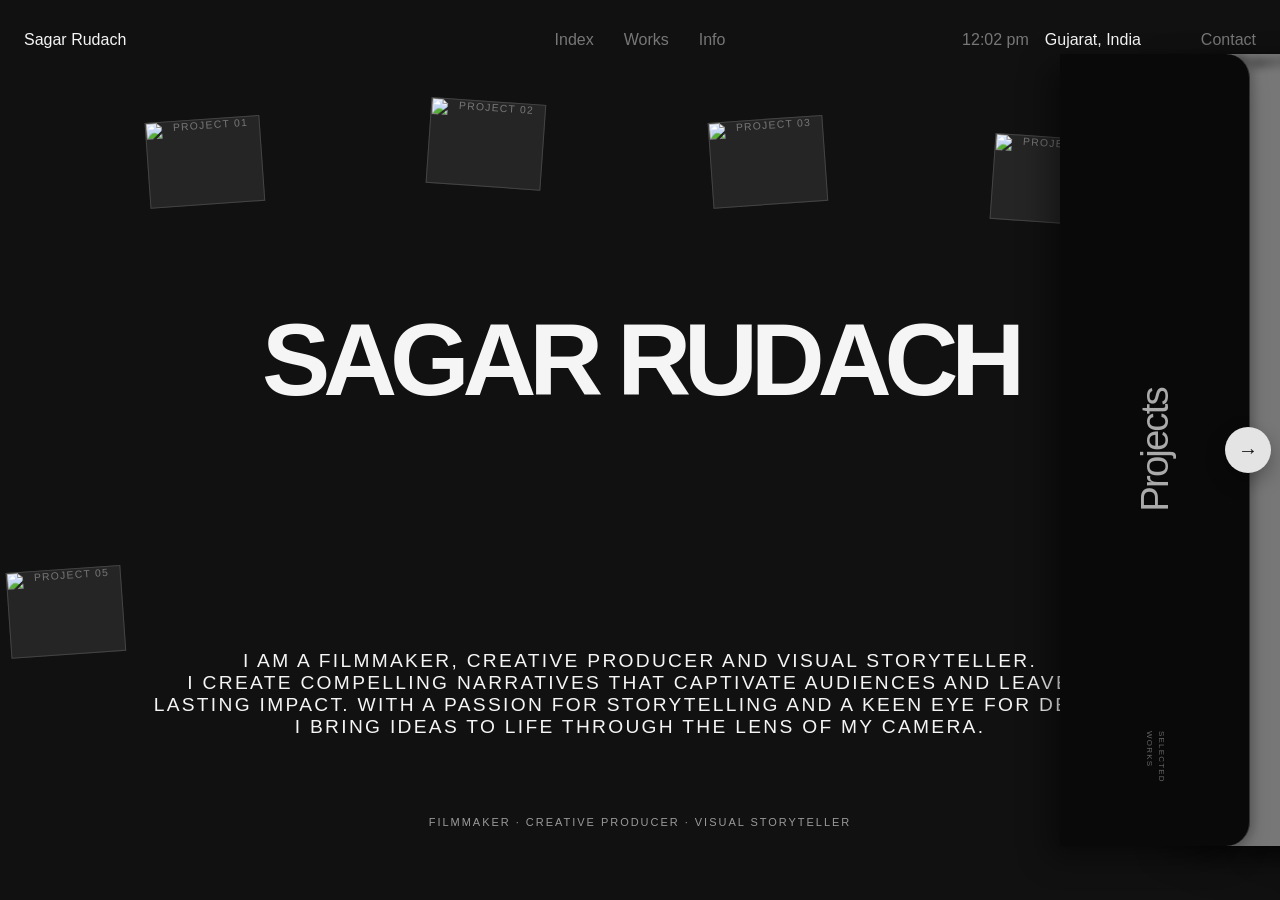
==== commit 62b1f841: "Fix HTML formatting and update stylesheet link" ====
--- a/index.html
+++ b/index.html
@@ -36,8 +36,7 @@
 
     </div>
 </header>
-    <link rel="stylesheet"
-        href="style.css">
+    <link rel="stylesheet" href="Style.css">
 </head>
 <body>
 
@@ -267,6 +266,6 @@
             </div>
         </div>
     </div>
-    <script src="script.js"></script>
+    <script src="Script.js"></script>
 </body>
-</html>+</html>
--- a/Style.css
+++ b/Style.css
@@ -0,0 +1,2456 @@
+/* =========================================
+   HEADER
+========================================= */
+
+.site-header {
+    position: absolute;
+    top: 0;
+    left: 0;
+    width: 100%;
+    height: 80px;
+    padding: 0 24px;
+    display: grid;
+    grid-template-columns: 1fr auto 1fr;
+    align-items: center;
+    z-index: 50;
+    font-size: 16px;
+}
+
+/* =========================================
+   PROJECT FOLDERS
+========================================= */
+
+.project-folder-container {
+
+    position: fixed;
+    left: 0;
+    top: 50%;
+    width: 100vw;
+    height: 82vh;
+    transform:
+        translate(-100%, -50%);
+    display: flex;
+    align-items: center;
+    padding-left: 12vw;
+    transition:
+        transform 1.2s cubic-bezier(.16,1,.3,1);
+    z-index: 40;
+    pointer-events: none;
+}
+
+
+/* OPEN */
+
+.hero.projects-open .project-folder-container {
+
+    transform:
+        translate(0, -50%);
+    pointer-events: auto;
+}
+/* =========================================
+   PROJECT FOLDER NAVIGATION
+========================================= */
+
+.project-folder-view {
+
+    position: fixed;
+    inset: 0;
+    z-index: 60;
+    pointer-events: none;
+    overflow: hidden;
+    transform: translateX(100%);
+    transition:
+        transform 1.1s cubic-bezier(.16,1,.3,1);
+}
+
+
+/* OPEN */
+
+.hero.projects-open .project-folder-view {
+
+    transform: translateX(0);
+    scale: 1px;
+    pointer-events: auto;
+
+}
+
+
+/* =========================================
+   FOLDER TRACK
+========================================= */
+
+.folder-track {
+
+    position: absolute;
+    right: 5vw;
+    top: 50%;
+    height: 70vh;
+    display: flex;
+    align-items: center;
+    transform: translateY(-50%);
+    padding-right: 8vw;
+
+}
+
+
+/* =========================================
+   FOLDER
+========================================= */
+
+.folder-project {
+
+    position: relative;
+    flex: 0 0 clamp(180px, 18vw, 280px);
+    height: 65vh;
+    margin-left: -55px;
+    padding: 0;
+    border: 1px solid #444;
+    background: #222;
+    overflow: visible;
+    cursor: pointer;
+    transition:
+        transform .6s cubic-bezier(.16,1,.3,1),
+        margin .6s cubic-bezier(.16,1,.3,1);
+
+}
+
+
+/* First folder */
+
+.folder-project:first-child {
+    margin-left: 0;
+}
+
+
+/* =========================================
+   FOLDER IMAGE
+========================================= */
+
+.folder-project img {
+
+    width: 100%;
+    height: 100%;
+    display: block;
+    object-fit: cover;
+
+}
+
+
+/* =========================================
+   FOLDER NUMBER
+========================================= */
+
+.folder-project span {
+
+    position: absolute;
+    right: -1px;
+    top: 15%;
+    width: 42px;
+    height: 100px;
+    display: flex;
+    align-items: center;
+    justify-content: center;
+    background: #ddd;
+    color: #111;
+    font-size: 12px;
+    font-weight: 600;
+    writing-mode: vertical-rl;
+    letter-spacing: .1em;
+    z-index: 10;
+
+}
+
+
+/* =========================================
+   STACK ORDER
+========================================= */
+
+.folder-project:nth-child(1) {
+    z-index: 6;
+}
+
+.folder-project:nth-child(2) {
+    z-index: 5;
+}
+
+.folder-project:nth-child(3) {
+    z-index: 4;
+}
+
+.folder-project:nth-child(4) {
+    z-index: 3;
+}
+
+.folder-project:nth-child(5) {
+    z-index: 2;
+}
+
+.folder-project:nth-child(6) {
+    z-index: 1;
+}
+
+
+/* =========================================
+   HOVER
+========================================= */
+
+@media (hover: hover) and (pointer: fine) {
+
+    .folder-project:hover {
+        transform:
+            translateY(-20px);
+        margin-right: 20px;
+    }
+
+}
+
+/* =========================================
+   PROJECT ARCHIVE
+========================================= */
+
+.project-archive {
+    position: fixed;
+    top: 0;
+    right: 0;
+    width: 100vw;
+    height: 100vh;
+    z-index: 70;
+    pointer-events: none;
+    overflow: visible;
+    /*
+       IMPORTANT:
+       Leave the folder stack partially visible
+       on the homepage.
+    */
+    transform: translateX(calc(100% - 120px));
+    transition:
+        transform 1s cubic-bezier(.16, 1, .3, 1);
+}
+
+
+
+/* OPEN */
+
+body.archive-open .project-archive {
+        transform: translateX(calc(100% - 160px));
+
+    pointer-events: auto;
+}
+
+
+/* =========================================
+   TRACK
+========================================= */
+
+.archive-track {
+    width: 100%;
+    height: 100%;
+
+    display: flex;
+    align-items: stretch;
+}
+
+
+/* =========================================
+   COVER
+========================================= */
+
+.archive-cover {
+    cursor: pointer;
+    position: relative;
+    flex: 0 0 18vw;
+    min-width: 190px;
+    height: 100%;
+    background: #0b0b0b;
+    border-right: 1px solid #333;
+    z-index: 20;
+}
+
+.archive-cover:hover {
+    box-shadow:
+        -16px 12px 35px rgba(0,0,0,.48),
+        4px 0 12px rgba(0,0,0,.2);
+}
+
+/* PROJECTS TITLE */
+
+.archive-cover-title {
+    position: absolute;
+    top: 10%;
+    right: 30px;
+    writing-mode: vertical-rl;
+    transform: rotate(180deg);
+    font-size: clamp(2rem, 3vw, 4rem);
+    font-weight: 400;
+    letter-spacing: -.04em;
+}
+
+
+/* SMALL INFO */
+
+.archive-cover-info {
+    position: absolute;
+    bottom: 8%;
+    left: 35px;
+    writing-mode: vertical-rl;
+    transform: rotate(180deg);
+    font-size: 9px;
+    line-height: 1.4;
+    letter-spacing: .1em;
+    color: #777;
+}
+
+
+/* =========================================
+   ARROW
+========================================= */
+
+.archive-arrow {
+    position: absolute;
+    right: 8;
+    top: 50%;
+    transform: translateY(-50%);
+    width: 44px;
+    height: 44px;
+    border-radius: 50%;
+    border: none;
+    background: #ddd;
+    color: #111;
+    font-size: 20px;
+    cursor: pointer;
+    z-index: 30;
+    transition:
+        transform .3s ease;
+}
+
+
+.archive-arrow:hover {
+
+    transform:
+        translateY(-50%)
+        translateX(5px);
+}
+
+/* =========================================
+   ARCHIVE PROJECT
+========================================= */
+
+/* =========================================
+   FOLDER
+========================================= */
+
+.archive-project {
+
+    position: relative;
+
+    flex: 0 0 clamp(150px, 13vw, 210px);
+
+    height: 88vh;
+
+    margin-left: -32px;
+
+    padding: 0;
+
+    border: none;
+
+    background: #888;
+
+    cursor: pointer;
+
+    overflow: visible;
+
+    /*
+       Rounded physical folder appearance
+    */
+    border-radius:
+        0
+        18px
+        18px
+        0;
+
+    /*
+       Shadow makes the layers feel physical
+    */
+    filter:
+        drop-shadow(
+            -10px 8px 14px rgba(0,0,0,.35)
+        );
+
+    transition:
+        transform .7s cubic-bezier(.16,1,.3,1),
+        margin-left .7s cubic-bezier(.16,1,.3,1);
+}
+
+.archive-project span {
+
+    position: absolute;
+    top: 14%;
+    right: -1px;
+    width: 44px;
+    height: 105px;
+    background: #ccc;
+    color: #111;
+    display: flex;
+    align-items: center;
+    justify-content: center;
+    writing-mode: vertical-rl;
+    font-size: 12px;
+    font-weight: 600;
+    letter-spacing: .08em;
+    z-index: 10;
+    /*
+       Rounded folder tab
+    */
+    border-radius:
+        0
+        10px
+        10px
+        0;
+
+    /*
+       Physical depth
+    */
+    box-shadow:
+        5px 4px 10px rgba(0,0,0,.25);
+}
+.archive-project:nth-of-type(1) {
+    z-index: 15;
+}
+
+.archive-project:nth-of-type(2) {
+    z-index: 14;
+}
+
+.archive-project:nth-of-type(3) {
+    z-index: 13;
+}
+
+.archive-project:nth-of-type(4) {
+    z-index: 12;
+}
+
+.archive-project:nth-of-type(5) {
+    z-index: 11;
+}
+
+.archive-project:nth-of-type(6) {
+    z-index: 10;
+}
+
+/* IMAGE */
+
+.archive-project img {
+    width: 100%;
+    height: 100%;
+    object-fit: cover;
+    display: block;
+}
+
+
+/* NUMBER TAB */
+
+.archive-number {
+    position: absolute;
+    top: 16%;
+    right: 0;
+    width: 42px;
+    height: 100px;
+    background: #ccc;
+    color: #111;
+    z-index: 10;
+    display: flex;
+    justify-content: center;
+    align-items: center;
+    writing-mode: vertical-rl;
+    font-size: 13px;
+    font-weight: 600;
+}
+
+/* =========================================
+   MAIN PAGE SHIFT
+========================================= */
+
+.hero {
+    transition:
+        transform 1.2s cubic-bezier(.16,1,.3,1);
+}
+
+
+/* =========================================
+   NAME
+========================================= */
+
+.header-name {
+    justify-self: start;
+    color: #f5f5f5;
+    font-weight: 500;
+}
+
+
+/* =========================================
+   NAVIGATION
+========================================= */
+
+.header-nav {
+    display: flex;
+    align-items: center;
+    gap: 30px;
+}
+
+.header-nav a {
+    position: relative;
+    color: #777;
+    text-decoration: none;
+    transition: color .3s ease;
+}
+
+.header-nav a:hover {
+    color: #f5f5f5;
+}
+
+
+/* ACTIVE LINK */
+
+.header-nav a.active {
+    color: #f5f5f5;
+}
+
+.header-nav a.active::after {
+    content: "";
+    position: absolute;
+    left: 0;
+    right: 0;
+    bottom: -8px;
+    height: 1px;
+    background: #f5f5f5;
+}
+
+
+/* =========================================
+   RIGHT SIDE
+========================================= */
+
+.header-right {
+    justify-self: end;
+    display: flex;
+    align-items: center;
+    gap: 60px;
+}
+
+.header-location {
+    display: flex;
+    align-items: center;
+    gap: 16px;
+}
+
+.header-location span:first-child {
+    color: #777;
+}
+
+.header-location span:last-child {
+    color: #f5f5f5;
+}
+
+.header-contact {
+    color: #777;
+    text-decoration: none;
+    transition: color .3s ease;
+}
+
+.header-contact:hover {
+    color: #f5f5f5;
+}
+
+        /* =========================================
+           RESET
+        ========================================= */
+
+        * {
+            box-sizing: border-box;
+            margin: 0;
+            padding: 0;
+        }
+
+
+        body {
+
+            background: #111;
+            color: #f5f5f5;
+            font-family:
+                Arial,
+                Helvetica,
+                sans-serif;
+            overflow: hidden;
+        }
+
+
+        /* =========================================
+           HERO
+        ========================================= */
+
+        .hero {
+
+            width: 100vw;
+            height: 100vh;
+            position: relative;
+            display: flex;
+            align-items: center;
+            justify-content: center;
+            overflow: hidden;
+        }
+
+
+        /* =========================================
+           TOP LABEL
+        ========================================= */
+
+        .top-label {
+
+            position: absolute;
+            top: 30px;
+            left: 35px;
+            font-size: 11px;
+            letter-spacing: 0.15em;
+            text-transform: uppercase;
+            opacity: 0.5;
+            z-index: 30;
+        }
+
+
+        /* =========================================
+           NAME
+        ========================================= */
+
+        .name {
+
+            position: absolute;        
+            top: 40%;
+            left: 50%;
+            z-index: 10;
+            max-width: calc(100vw - 32px);
+            display: flex;
+            font-size:
+                clamp(
+                    3rem,
+                    8vw,
+                    10rem
+                );
+
+            font-weight: 700;
+            letter-spacing: -0.07em;
+            line-height: 0.8;
+            white-space: nowrap;
+            transform: translate(-50%, -50%);
+            user-select: none;
+        }
+
+
+        .letter {
+
+            display: inline-block;
+            opacity: 0;
+            transform:
+                translate(var(--x), var(--y))
+                rotate(var(--rotation))
+                scale(0.8);
+            transition:
+                transform
+                1.5s
+                cubic-bezier(.16,1,.3,1),
+                opacity
+                .6s
+                ease;
+        }
+
+
+        .hero.reveal .letter {
+
+            opacity: 1;
+            transform:
+                translate(0,0)
+                rotate(0deg)
+                scale(1);
+        }
+
+
+        /* =========================================
+           ABOUT ME
+        ========================================= */
+        .about-me{
+
+            z-index: -10;
+            position: absolute;
+            bottom: 18vh;
+            left: 50%;
+            width: min(76vw, 1000px);
+            transform:
+                translateX(-50%)
+                translateY(200px);
+            text-align: center;
+            font-size: clamp(.5rem, 1.5vw, 2rem);
+            line-height: 1.15;
+            letter-spacing: clamp(.05em, .18vw, .18em);
+            text-transform: uppercase;
+            opacity: 0;
+            transition:
+                transform
+                1.5s
+                cubic-bezier(.16,1,.3,1),
+                opacity
+                .6s
+                ease;
+        }
+
+
+        .hero.reveal .about-me {
+
+            opacity: 1;
+            transform:
+                translate(-50%, 0)
+                rotate(0deg)
+                scale(1);        }
+
+        /* =========================================
+           SUBTITLE
+        ========================================= */
+
+        .subtitle {
+
+            position: absolute;
+            bottom: 8vh;
+            left: 50%;
+            transform:
+                translateX(-50%)
+                translateY(20px);
+            text-align: center;
+            font-size: 11px;
+            letter-spacing: .18em;
+            text-transform: uppercase;
+            opacity: 0;
+            transition:
+                opacity
+                1s
+                ease
+                1.8s,
+
+                transform
+                1s
+                cubic-bezier(.16,1,.3,1)
+                1.8s;
+        }
+
+
+        .hero.reveal .subtitle {
+
+            opacity: .6;
+
+            transform:
+                translateX(-50%)
+                translateY(0);
+        }
+
+
+        /* =========================================
+           PROJECT BOXES
+        ========================================= */
+.project img {
+            width: 100%;
+            height: 100%;
+            object-fit: cover;
+            display: block;
+        }
+
+.project {
+    position: absolute;
+    width: clamp(72px, 9vw, 150px);
+    aspect-ratio: 4 / 3;
+    background: #252525;
+    border: 1px solid #444;
+    display: flex;
+    align-items: center;
+    justify-content: center;
+    color: #777;
+    font-size: 0.65rem;
+    letter-spacing: 0.12em;
+    text-transform: uppercase;
+    cursor: pointer;
+    opacity: 0;
+    transition:
+        transform 1.5s cubic-bezier(.16,1,.3,1),
+        opacity .8s ease;
+}
+
+        .project:hover {
+            border-color: #777;
+            color: #fff;
+            scale:110%;
+            transition:
+            Scale 0.5s cubic-bezier(.2,.8,.2,1);
+        }
+
+        /* =========================================
+           PROJECT FINAL POSITIONS
+        ========================================= */
+
+        .hero.reveal .project {
+            opacity: 1;
+
+        }
+
+
+        .hero.reveal .project-1 {
+            transition-delay: .1s;
+        }
+
+        .hero.reveal .project-2 {
+            transition-delay: .1s;
+        }
+
+        .hero.reveal .project-3 {
+            transition-delay: .1s;
+        }
+
+        .hero.reveal .project-4 {
+            transition-delay: .1s;
+        }
+
+
+        /* =========================================
+           PROJECT OVERLAY
+        ========================================= */
+        
+        .project-view {
+
+            position: fixed;
+            inset: 0;
+            z-index: 100;
+            pointer-events: none;
+            visibility: hidden;
+        }
+
+
+        .project-view.active {
+
+            visibility: visible;
+            pointer-events: auto;
+        }
+
+
+        /* =========================================
+           DARK BACKDROP
+        ========================================= */
+
+        .project-backdrop {
+
+            position: absolute;
+            inset: 0;
+            background:
+                rgba(17, 17, 17, 0.75);
+            opacity: 0;
+            transition:
+                opacity .6s ease;
+        }
+
+
+        .project-view.active
+        .project-backdrop {
+            opacity: 1;
+        }
+
+
+        /* =========================================
+           EXPANDED PROJECT
+        ========================================= */
+
+        .project-content {
+
+            position: absolute;
+            width: 80vw;
+            height: 80vh;
+            top: 50%;
+            left: 50%;
+            background: #1b1b1b;
+            border: 1px solid #444;
+            overflow: auto;
+            opacity: 0;
+            transform:
+                translate(
+                    calc(-50% + var(--start-x)),
+                    calc(-50% + var(--start-y))
+                )
+                scale(var(--start-scale));
+
+            transition:
+                transform
+                .8s
+                cubic-bezier(.16,1,.3,1),
+                opacity
+                .4s
+                ease;
+        }
+
+
+        .project-view.active
+        .project-content {
+            opacity: 1;
+            transform:
+                translate(-50%,-50%)
+                scale(1);
+        }
+
+
+        /* =========================================
+           PROJECT IMAGE PLACEHOLDER
+        ========================================= */
+
+        .project-image {
+
+            width: 100%;
+            height: 65%;
+            background: #292929;
+            display: flex;
+            align-items: center;
+            justify-content: center;
+            color: #555;
+            font-size: 12px;
+            letter-spacing: .15em;
+            text-transform: uppercase;
+        }
+
+
+        /* =========================================
+           PROJECT INFO
+        ========================================= */
+
+        .project-info {
+
+            padding: 35px;
+            display: grid;
+            grid-template-columns:
+                1fr 2fr;
+            gap: 40px;
+        }
+
+
+        .project-number {
+
+            font-size: 11px;
+            letter-spacing: .15em;
+            opacity: .5;
+        }
+
+
+        .project-title {
+
+            font-size:
+                clamp(
+                    2rem,
+                    5vw,
+                    5rem
+                );
+            line-height: .9;
+            margin-bottom: 25px;
+        }
+
+
+        .project-description {
+
+            max-width: 600px;
+            font-size: 15px;
+            line-height: 1.6;
+            color: #aaa;
+        }
+
+
+        /* =========================================
+           CLOSE BUTTON
+        ========================================= */
+
+        .close-project {
+
+            position: absolute;
+            top: 20px;
+            right: 25px;
+            z-index: 10;
+            width: 45px;
+            height: 45px;
+            border: 1px solid #555;
+            background: #111;
+            color: white;
+            font-size: 20px;
+            cursor: pointer;
+        }
+
+
+        /* =========================================
+           MOBILE
+        ========================================= */
+
+        @media (max-width:600px) {
+
+            .name {
+
+                font-size: 17vw;
+                flex-wrap: wrap;
+                justify-content: center;
+                max-width: 95vw;
+            }
+
+
+            .project {
+
+                width: 25vw;
+            }
+
+
+            .project-content {
+
+                width: 92vw;
+                height: 85vh;
+            }
+
+
+            .project-info {
+
+                grid-template-columns: 1fr;
+                gap: 20px;
+                padding: 25px;
+            }
+
+        }
+
+
+/* =========================================
+   SLIDE PROJECT ARCHIVE
+========================================= */
+
+.project-archive {
+    position: fixed;
+    top: 0;
+    right: 0;
+    /*
+       The archive itself is only 55vw wide.
+       This makes it feel like a physical stack
+       sitting off the edge of the homepage.
+    */
+    width: 40vw;
+    height: 100vh;
+    z-index: 70;
+    pointer-events: none;
+    overflow: visible;
+
+    /*
+       CLOSED:
+       Only the left edge of the archive
+       peeks into the homepage.
+    */
+    transform:
+        translateX(calc(100% - 220px));
+
+    transition:
+        transform 1.1s cubic-bezier(.16, 1, .3, 1);
+}
+
+
+/* =========================================
+   OPEN
+========================================= */
+
+body.archive-open .project-archive {
+    
+    transform:
+        translateX(0);
+
+    pointer-events: auto;
+}
+
+
+/* =========================================
+   STACK
+========================================= */
+
+.archive-stack {
+
+    position: relative;
+    width: 100%;
+    height: 100%;
+    display: flex;
+    align-items: center;
+    padding:
+        6vh
+        4vw
+        6vh
+        0;
+}
+
+
+/* =========================================
+   PROJECTS COVER
+========================================= */
+
+.archive-cover {
+
+    position: relative;
+    flex:
+        0 0
+        clamp(115px, 9vw, 150px);
+    height: 88vh;
+    background: #090909;
+    z-index: 30;
+    /*
+       Folder-like rounded edge
+    */
+    border-radius:
+        0
+        24px
+        24px
+        0;
+    /*
+       Physical depth
+    */
+    box-shadow:
+        -12px 12px 30px rgba(0,0,0,.42),
+        4px 0 10px rgba(0,0,0,.18);
+    overflow: visible;
+}
+
+
+/* =========================================
+   PROJECTS TITLE
+========================================= */
+
+.archive-title {
+    position: absolute;
+    top: 50%;
+    left: 50%;
+    transform:
+        translate(-50%, -50%)
+        rotate(-90deg);
+    color: #aaa;
+    font-size:
+        clamp(
+            30px,
+            3vw,
+            48px
+        );
+    line-height: 1;
+    white-space: nowrap;
+    letter-spacing: -.05em;
+}
+
+
+/* =========================================
+   COVER INFORMATION
+========================================= */
+
+.archive-cover-info {
+    position: absolute;
+    bottom: 8%;
+    left: 50%;
+    transform:
+        translateX(-50%);
+    writing-mode: vertical-rl;
+    color: #666;
+    font-size: 8px;
+    line-height: 1.5;
+    letter-spacing: .15em;
+    white-space: nowrap;
+}
+
+
+/* =========================================
+   ARROW
+========================================= */
+
+.archive-arrow {
+
+    position: absolute;
+    right: -22px;
+    top: 50%;
+    width: 46px;
+    height: 46px;
+    padding: 0;
+    border: none;
+    border-radius: 50%;
+    background: #e4e4e4;
+    color: #111;
+    display: flex;
+    align-items: center;
+    justify-content: center;
+    font-size: 20px;
+    cursor: pointer;
+    z-index: 100;
+    box-shadow:
+        0 8px 20px rgba(0,0,0,.3);
+    transform:
+        translateY(-50%);
+    animation:
+        archiveArrowBounce
+        2.2s
+        ease-in-out
+        infinite;
+}
+
+
+/*
+   Attention animation
+*/
+
+@keyframes archiveArrowBounce {
+
+    0%,
+    100% {
+        transform:
+            translateY(-50%)
+            translateX(0);
+    }
+
+    50% {
+        transform:
+            translateY(-50%)
+            translateX(7px);
+    }
+}
+
+
+/*
+   Stop the bounce when interacting
+*/
+
+.archive-arrow:hover {
+
+    animation: none;
+
+    transform:
+        translateY(-50%)
+        translateX(6px);
+
+    background: #fff;
+}
+
+
+/* =========================================
+   FOLDERS
+========================================= */
+
+.archive-project {
+   
+    overflow: visible;
+    position: relative;
+    flex:
+        0 0
+        clamp(115px, 10vw, 170px);
+    height: 88vh;
+    /*
+       Strong overlap.
+       This is what makes it feel like a stack.
+    */
+    margin-left: -38px;
+    padding: 0;
+    border: none;
+    background: #777;
+    cursor: pointer;
+    /*
+       Folder shape
+    */
+    border-radius:
+        0
+        20px
+        20px
+        0;
+
+    /*
+       Physical shadow
+    */
+    box-shadow:
+        -8px 10px 24px rgba(0,0,0,.35);
+
+    transition:
+        margin-left .9s cubic-bezier(.16,1,.3,1),
+        transform .5s cubic-bezier(.16,1,.3,1),
+        filter 0.5s cubic-bezier(.2,.8,.2,1);
+    }
+
+
+/* =========================================
+   FOLDER IMAGE
+========================================= */
+
+.archive-image {
+    overflow: hidden;
+    position: relative;
+    flex:
+        0 0
+        clamp(115px, 10vw, 170px);
+    height: 88vh;
+    /*
+       Strong overlap.
+       This is what makes it feel like a stack.
+    */
+    margin-left: -38px;
+    padding: 0;
+    border: none;
+    background: #777;
+    cursor: pointer;
+    /*
+       Folder shape
+    */
+    border-radius:
+        0
+        20px
+        20px
+        0;
+}
+
+.archive-project img {
+
+    width: 100%;
+    height: 100%;
+    display: block;
+    object-fit:cover;
+    filter:blur(4px) grayscale(80%);
+    border-radius:
+        0
+        20px
+        20px
+        0;
+
+    transition:
+        filter 0.5s cubic-bezier(.2,.8,.2,1),
+        transform 0.6s cubic-bezier(.2,.8,.2,1);
+    
+}
+
+
+/* =========================================
+   FOLDER TAB / NUMBER
+========================================= */
+
+.archive-project span {
+
+    position: absolute;
+    top: 14%;
+    right: -40px;
+    width: 40px;
+    height: 100px;
+    background: #c8c8c8;
+    color: #111;
+    display: flex;
+    align-items: center;
+    justify-content: center;
+    writing-mode: vertical-rl;
+    font-size: 12px;
+    font-weight: 600;
+    letter-spacing: .08em;
+    z-index: 10;
+    border-radius:
+        0
+        10px
+        10px
+        0;
+
+    box-shadow:
+        5px 4px 12px rgba(0,0,0,.28);
+}
+
+
+/* =========================================
+   FOLDER STACK ORDER
+========================================= */
+
+.archive-project:nth-child(2) {
+    z-index: 25;
+}
+
+.archive-project:nth-child(3) {
+    z-index: 24;
+}
+
+.archive-project:nth-child(4) {
+    z-index: 23;
+}
+
+.archive-project:nth-child(5) {
+    z-index: 22;
+}
+
+.archive-project:nth-child(6) {
+    z-index: 21;
+}
+
+.archive-project:nth-child(7) {
+    z-index: 20;
+}
+
+
+/* =========================================
+   OPENED STACK
+========================================= */
+
+body.archive-expanded .archive-project {
+
+    /*
+       Spread the folders apart.
+    */
+    margin-left: -8px;
+}
+
+
+/* =========================================
+   HOVER
+========================================= */
+
+@media (hover: hover) and (pointer: fine) {
+
+    .archive-project:hover {
+
+        transform:
+            translateY(-14px);
+        filter: blur(0px);
+    }
+
+    .archive-project:hover img {
+        filter: blur(0px);
+    }
+
+}
+
+/* =========================================
+   WORKS PAGE
+========================================= */
+
+.works-body {
+    min-height: 100vh;
+    overflow-x: hidden;
+    overflow-y: auto;
+    background:
+        radial-gradient(circle at 80% 10%, #292929 0, #111 34%),
+        #111;
+}
+
+.works-home-link {
+    color: inherit;
+    text-decoration: none;
+}
+
+.works-page {
+    width: min(1900px, calc(100vw - 70px));
+    margin: 0 auto;
+    padding: 0px 0 80px;
+}
+
+.works-heading {
+    display: grid;
+    grid-template-columns: 1fr 2fr 1fr;
+    align-items: end;
+    gap: 30px;
+    padding-bottom: 55px;
+    border-bottom: 1px solid #3b3b3b;
+}
+
+.works-kicker,
+.works-intro {
+    color: #777;
+    font-size: 11px;
+    letter-spacing: .12em;
+    line-height: 1.5;
+    text-transform: uppercase;
+}
+
+.works-heading h1 {
+    font-size: clamp(5rem, 15vw, 12rem);
+    font-weight: 700;
+    letter-spacing: -.08em;
+    line-height: .72;
+}
+
+.works-intro {
+    max-width: 190px;
+    justify-self: end;
+}
+
+.works-grid {
+    align-items: center;
+    max-width: 1900px;
+    display: grid;
+    grid-template-columns: repeat(2, minmax(0, 1fr));
+    gap: 70px 24px;
+    padding-top: 45px;
+}
+
+.work-card {
+    color: #f5f5f5;
+    text-decoration: none;
+}
+
+.work-card img {
+    width: 100%;
+    aspect-ratio: 4 / 5;
+    display: block;
+    object-fit: cover;
+    filter: saturate(.75);
+    transition: filter .5s ease, transform .5s cubic-bezier(.16, 1, .3, 1);
+}
+
+.work-card-wide {
+    grid-column: span 2;
+}
+
+.work-card-wide img {
+    aspect-ratio: 16 / 8;
+}
+
+.work-card-tall img {
+    aspect-ratio: 4 / 6;
+}
+
+.work-card:hover img {
+    filter: saturate(1);
+    transform: translateY(-8px);
+}
+
+.work-card-meta {
+    display: flex;
+    justify-content: space-between;
+    gap: 20px;
+    padding-top: 13px;
+    color: #888;
+    font-size: 10px;
+    letter-spacing: .1em;
+    text-transform: uppercase;
+}
+
+.work-card-meta span:first-child {
+    color: #f5f5f5;
+}
+
+@media (max-width: 1080px) {
+    .works-page {
+        width: calc(100vw - 40px);
+        padding-top: 120px;
+    }
+
+    .works-heading {
+        grid-template-columns: 1fr;
+        gap: 25px;
+    }
+
+    .works-heading h1 {
+        font-size: 24vw;
+    }
+
+    .works-intro {
+        justify-self: start;
+    }
+
+    .works-grid {
+        grid-template-columns: 1fr;
+        gap: 45px;
+    }
+
+    .work-card-wide {
+        grid-column: auto;
+    }
+}
+
+/* =========================================================
+   SOCIAL MEDIA SHOWCASE
+========================================================= */
+
+.social-showcase {
+    width: 100%;
+    margin: 120px 0 160px;
+    overflow: hidden;
+}
+
+
+/* ---------------------------------------------------------
+   HEADER
+--------------------------------------------------------- */
+
+.social-showcase-header {
+    display: flex;
+    justify-content: space-between;
+    align-items: center;
+
+    padding: 0 24px;
+    margin-bottom: 40px;
+
+    font-size: 12px;
+    text-transform: uppercase;
+    letter-spacing: 0.08em;
+}
+
+
+/* ---------------------------------------------------------
+   STAGE
+--------------------------------------------------------- */
+
+.social-stage {
+    position: relative;
+
+    width: 100%;
+    height: 560px;
+
+    display: flex;
+    justify-content: center;
+    align-items: center;
+
+    perspective: 1200px;
+}
+
+
+/* ---------------------------------------------------------
+   CARD BASE
+--------------------------------------------------------- */
+
+.social-card {
+    position: absolute;
+
+    overflow: hidden;
+
+    background: #eee;
+
+    border-radius: 18px;
+
+    box-shadow:
+        0 20px 45px rgba(0, 0, 0, 0.12);
+
+    transition:
+        transform 0.7s cubic-bezier(.2,.8,.2,1),
+        opacity 0.5s ease,
+        filter 0.5s ease;
+
+    cursor: pointer;
+}
+
+
+/* image */
+
+.social-card img {
+    display: block;
+
+    width: 100%;
+    height: 100%;
+
+    object-fit: cover;
+}
+
+
+/* ---------------------------------------------------------
+   ASPECT RATIOS
+--------------------------------------------------------- */
+
+/* Instagram portrait */
+
+.ratio-portrait {
+    width: 300px;
+    aspect-ratio: 4 / 5;
+}
+
+
+/* Instagram square */
+
+.ratio-square {
+    width: 310px;
+    aspect-ratio: 1 / 1;
+}
+
+
+/* Instagram story / reel */
+
+.ratio-story {
+    width: 260px;
+    aspect-ratio: 9 / 16;
+}
+
+
+/* landscape */
+
+.ratio-landscape {
+    width: 420px;
+    aspect-ratio: 16 / 9;
+}
+
+
+/* ---------------------------------------------------------
+   CARD POSITIONS
+--------------------------------------------------------- */
+
+/* far left */
+
+.card-left-back {
+    transform:
+        translateX(-520px)
+        rotate(-12deg)
+        scale(.82);
+
+    opacity: .65;
+    filter: blur(.5px);
+
+    z-index: 1;
+}
+
+
+/* left */
+
+.card-left {
+    transform:
+        translateX(-300px)
+        rotate(-7deg)
+        scale(.9);
+
+    opacity: .9;
+
+    z-index: 2;
+}
+
+
+/* center */
+
+.card-center {
+    transform:
+        translateX(0)
+        rotate(0deg)
+        scale(1);
+
+    z-index: 5;
+}
+
+
+/* right */
+
+.card-right {
+    transform:
+        translateX(300px)
+        rotate(7deg)
+        scale(.9);
+
+    opacity: .9;
+
+    z-index: 2;
+}
+
+
+/* far right */
+
+.card-right-back {
+    transform:
+        translateX(520px)
+        rotate(12deg)
+        scale(.82);
+
+    opacity: .65;
+    filter: blur(.5px);
+
+    z-index: 1;
+}
+
+
+/* ---------------------------------------------------------
+   CARD LABEL
+--------------------------------------------------------- */
+
+.social-card-label {
+    position: absolute;
+
+    left: 0;
+    bottom: 0;
+
+    width: 100%;
+
+    display: flex;
+    justify-content: space-between;
+
+    padding: 14px 16px;
+
+    background: linear-gradient(
+        transparent,
+        rgba(0, 0, 0, .65)
+    );
+
+    color: white;
+
+    font-size: 11px;
+}
+
+
+/* ---------------------------------------------------------
+   BOTTOM
+--------------------------------------------------------- */
+
+.social-showcase-bottom {
+
+    display: flex;
+
+    justify-content: center;
+    align-items: center;
+
+    gap: 24px;
+
+    margin-top: 35px;
+}
+
+
+.social-dots {
+    display: flex;
+    gap: 7px;
+}
+
+
+.social-dots button {
+
+    width: 8px;
+    height: 8px;
+
+    padding: 0;
+
+    border: 1px solid #111;
+
+    border-radius: 50%;
+
+    background: transparent;
+
+    cursor: pointer;
+}
+
+
+.social-dots button.active {
+    background: #111;
+}
+
+
+.social-hint {
+
+    font-size: 10px;
+
+    text-transform: uppercase;
+
+    letter-spacing: .08em;
+
+    opacity: .5;
+}
+
+@media (max-width: 800px) {
+
+    .social-showcase {
+        margin: 80px 0 100px;
+    }
+
+    .social-stage {
+        height: 470px;
+    }
+
+    .social-showcase-header {
+        padding: 0 16px;
+        margin-bottom: 20px;
+    }
+
+    .ratio-portrait {
+        width: 230px;
+    }
+
+    .ratio-square {
+        width: 230px;
+    }
+
+    .ratio-story {
+        width: 190px;
+    }
+
+
+    .card-left-back {
+        transform:
+            translateX(-300px)
+            rotate(-12deg)
+            scale(.72);
+    }
+
+    .card-left {
+        transform:
+            translateX(-170px)
+            rotate(-7deg)
+            scale(.82);
+    }
+
+    .card-right {
+        transform:
+            translateX(170px)
+            rotate(7deg)
+            scale(.82);
+    }
+
+    .card-right-back {
+        transform:
+            translateX(300px)
+            rotate(12deg)
+            scale(.72);
+    }
+
+
+    .social-hint {
+        display: none;
+    }
+
+}
+
+
+/* =========================
+   CONTACT PAGE
+========================= */
+
+.contact-page {
+    min-height: 100vh;
+
+    padding: 7vw;
+
+    background: #020707;
+
+    display: flex;
+    align-items: center;
+    justify-content: center;
+
+    font-family: Arial, Helvetica, sans-serif;
+}
+
+
+/* =========================
+   MAIN CARD
+========================= */
+
+.contact-card {
+
+    position: relative;
+
+    width: 100%;
+    min-height: 680px;
+
+    padding: 40px;
+
+    overflow: hidden;
+
+    border-radius: 22px;
+
+    color: #f4f7f5;
+
+    background:
+
+        radial-gradient(
+            circle at 15% 100%,
+            rgba(23, 119, 92, 0.75),
+            transparent 38%
+        ),
+
+        radial-gradient(
+            circle at 90% 10%,
+            rgba(16, 75, 63, 0.75),
+            transparent 35%
+        ),
+
+        radial-gradient(
+            circle at 55% 50%,
+            rgba(7, 52, 45, 0.9),
+            transparent 55%
+        ),
+
+        #061b18;
+
+    border: 1px solid rgba(255,255,255,0.08);
+
+    box-shadow:
+        inset 0 1px 0 rgba(255,255,255,0.04),
+        0 30px 100px rgba(0,0,0,0.45);
+
+}
+
+
+/* subtle light inside card */
+
+.contact-card::before {
+
+    content: "";
+
+    position: absolute;
+
+    width: 500px;
+    height: 500px;
+
+    left: -180px;
+    bottom: -280px;
+
+    background: #31a77e;
+
+    filter: blur(150px);
+
+    opacity: 0.16;
+
+    pointer-events: none;
+
+}
+
+
+/* =========================
+   TOP LABEL
+========================= */
+
+.contact-label {
+
+    position: absolute;
+
+    top: 40px;
+    left: 40px;
+
+    display: flex;
+    gap: 10px;
+
+    font-size: 10px;
+
+    letter-spacing: 0.12em;
+
+    opacity: 0.55;
+
+}
+
+.contact-label span:first-child {
+
+    padding: 7px 10px;
+
+    border: 1px solid rgba(255,255,255,0.2);
+
+    border-radius: 30px;
+
+}
+
+
+/* =========================
+   MAIN COPY
+========================= */
+
+.contact-copy {
+
+    position: absolute;
+
+    left: 40px;
+    bottom: 105px;
+
+    width: 42%;
+
+}
+
+.contact-copy h1 {
+
+    margin: 0 0 22px;
+
+    font-size: clamp(50px, 5vw, 82px);
+
+    font-weight: 400;
+
+    line-height: 0.93;
+
+    letter-spacing: -0.055em;
+
+}
+
+.contact-copy p {
+
+    max-width: 480px;
+
+    margin: 0;
+
+    color: rgba(255,255,255,0.58);
+
+    font-size: 17px;
+
+    line-height: 1.45;
+
+}
+
+
+/* =========================
+   FORM
+========================= */
+
+.contact-form {
+
+    position: absolute;
+
+    right: 40px;
+    top: 100px;
+
+    width: 40%;
+
+    display: flex;
+    flex-direction: column;
+
+    gap: 22px;
+
+}
+
+
+.form-row {
+
+    display: grid;
+
+    grid-template-columns: 1fr 1fr;
+
+    gap: 18px;
+
+}
+
+
+.field {
+
+    display: flex;
+
+    flex-direction: column;
+
+    gap: 9px;
+
+}
+
+
+.field label {
+
+    font-size: 9px;
+
+    letter-spacing: 0.12em;
+
+    color: rgba(255,255,255,0.45);
+
+}
+
+
+.field input,
+.field select,
+.field textarea {
+
+    width: 100%;
+
+    box-sizing: border-box;
+
+    border: none;
+
+    outline: none;
+
+    border-radius: 10px;
+
+    padding: 15px 16px;
+
+    background: rgba(255,255,255,0.075);
+
+    border: 1px solid rgba(255,255,255,0.08);
+
+    color: white;
+
+    font-family: inherit;
+
+    font-size: 14px;
+
+    transition:
+        background 0.3s ease,
+        border 0.3s ease,
+        box-shadow 0.3s ease;
+
+}
+
+
+.field input::placeholder,
+.field textarea::placeholder {
+
+    color: rgba(255,255,255,0.3);
+
+}
+
+
+.field select {
+
+    appearance: none;
+
+    cursor: pointer;
+
+}
+
+
+.field textarea {
+
+    min-height: 125px;
+
+    resize: vertical;
+
+}
+
+
+.field input:focus,
+.field select:focus,
+.field textarea:focus {
+
+    background: rgba(23, 22, 22, 0.979);
+
+    border-color: rgba(255,255,255,0.25);
+
+    box-shadow:
+        0 0 0 3px rgba(75,180,145,0.08);
+
+}
+
+
+/* =========================
+   SEND BUTTON
+========================= */
+
+.contact-form button {
+
+    margin-top: 5px;
+
+    width: 100%;
+
+    padding: 18px 20px;
+
+    border: none;
+
+    border-radius: 100px;
+
+    cursor: pointer;
+
+    display: flex;
+
+    align-items: center;
+    justify-content: space-between;
+
+    background: #e9efec;
+
+    color: #061b18;
+
+    font-size: 11px;
+
+    font-weight: 600;
+
+    letter-spacing: 0.08em;
+
+    transition:
+        transform 0.3s ease,
+        background 0.3s ease;
+
+}
+
+
+.contact-form button:hover {
+
+    transform: translateY(-3px);
+
+    background: white;
+
+}
+
+
+.arrow {
+
+    font-size: 20px;
+
+    line-height: 0;
+
+}
+
+
+/* =========================
+   FLOATING BUBBLES
+========================= */
+
+.contact-bubbles {
+
+    position: absolute;
+
+    top: 40px;
+    right: 40px;
+
+    display: flex;
+
+    align-items: center;
+
+}
+
+
+.bubble {
+
+    width: 54px;
+    height: 54px;
+
+    margin-left: -8px;
+
+    display: flex;
+
+    align-items: center;
+    justify-content: center;
+
+    border-radius: 50%;
+
+    background: #f4f7f5;
+
+    color: #061b18;
+
+    border: 2px solid #061b18;
+
+    text-decoration: none;
+
+    font-size: 12px;
+
+    font-weight: 600;
+
+    transition:
+        transform 0.3s ease;
+
+}
+
+
+.bubble:hover {
+
+    transform: translateY(-7px);
+
+    z-index: 5;
+
+}
+
+
+
+/* =========================
+   FOOTER
+========================= */
+
+.contact-footer {
+
+    position: absolute;
+
+    left: 40px;
+    right: 40px;
+    bottom: 40px;
+
+    display: flex;
+
+    justify-content: space-between;
+
+    color: rgba(255,255,255,0.35);
+
+    font-size: 9px;
+
+    letter-spacing: 0.1em;
+
+}
+
+
+/* =========================
+   MOBILE
+========================= */
+
+@media (max-width: 800px) {
+
+    .contact-page {
+
+        padding: 20px;
+
+    }
+
+    .contact-card {
+
+        min-height: auto;
+
+        padding: 30px;
+
+        display: flex;
+
+        flex-direction: column;
+
+        gap: 50px;
+
+    }
+
+    .contact-label,
+    .contact-bubbles,
+    .contact-copy,
+    .contact-form,
+    .contact-footer {
+
+        position: relative;
+
+        top: auto;
+        right: auto;
+        bottom: auto;
+        left: auto;
+
+    }
+
+    .contact-label {
+
+        order: 1;
+
+    }
+
+    .contact-bubbles {
+
+        position: absolute;
+
+        top: 25px;
+        right: 25px;
+
+    }
+
+    .contact-copy {
+
+        order: 2;
+
+        width: 100%;
+
+        margin-top: 80px;
+
+    }
+
+    .contact-copy h1 {
+
+        font-size: 54px;
+
+    }
+
+    .contact-form {
+
+        order: 3;
+
+        width: 100%;
+
+    }
+
+    .form-row {
+
+        grid-template-columns: 1fr;
+
+    }
+
+    .contact-footer {
+
+        order: 4;
+
+        width: 100%;
+
+        gap: 20px;
+
+        flex-direction: column;
+
+    }
+
+}
+
+.contact-card {
+    background-size: 160% 160%;
+
+    animation: gradientMove 12s ease-in-out infinite alternate;
+}
+
+@keyframes gradientMove {
+
+    0% {
+        background-position: 0% 100%;
+    }
+
+    100% {
+        background-position: 100% 0%;
+    }
+
+}
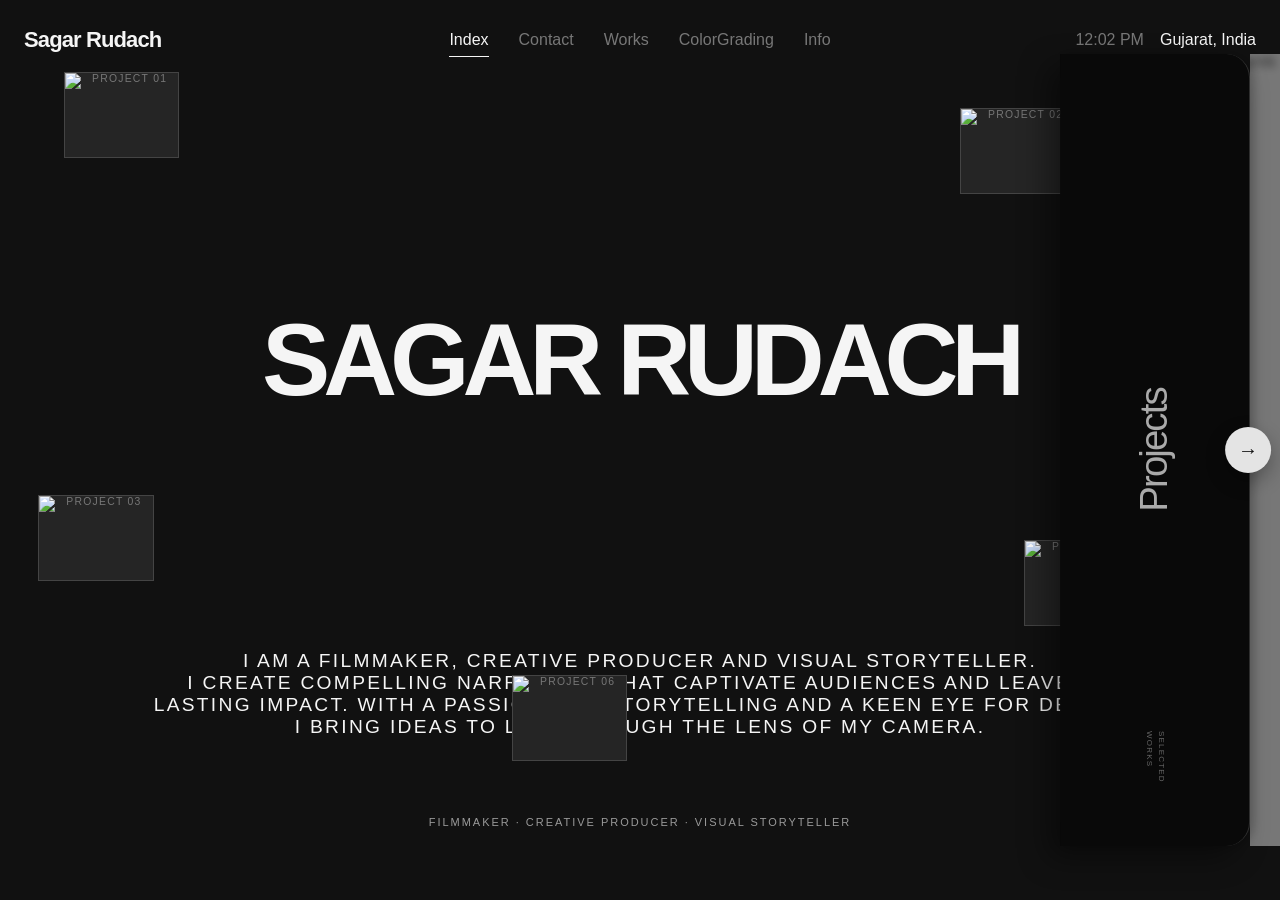
==== commit 351be90f: "Add files via upload" ====
--- a/index.html
+++ b/index.html
@@ -1,271 +1,217 @@
-<!DOCTYPE html>
-<html lang="en">
-
-
-<head>
-
-    <meta charset="UTF-8">
-    <meta name="viewport"
-        content="width=device-width, initial-scale=1.0">
-
-<header class="site-header">
-
-    <!-- LEFT -->
-    <div class="header-name">
-        Sagar Rudach
-    </div>
-
-    <!-- CENTER -->
-    <nav class="header-nav">
-       <a href="index.html" data-page="index">Index</a>
-        <a href="works.html" data-page="works">Works</a>
-        <a href="info.html" data-page="info">Info</a>
-    </nav>
-
-    <!-- RIGHT -->
-    <div class="header-right">
-
-        <div class="header-location">
-            <span id="clock">08:32 PM</span>
-            <span>Gujarat, India</span>
-        </div>
-
-        <a href="contact.html" class="header-contact">
-            Contact
-        </a>
-
-    </div>
-</header>
-    <link rel="stylesheet" href="Style.css">
-</head>
-<body>
-
-    <!-- =========================================
-         HERO
-    ========================================= -->
-
-    <main class="hero" id="hero">
-
-        <!-- PROJECT BOXES -->
-
-        <button
-            class="project project-1"
-            data-project="0">
-        <img src="Assets/post_1.jpg" 
-        alt="Project 01">
-        </button>
-
-
-        <button
-            class="project project-2"
-            data-project="1">
-        <img src="Assets/post_2.png" 
-        alt="Project 02">
-        </button>
-
-
-        <button
-            class="project project-3"
-            data-project="2">
-        <img src="Assets/post_3.png" 
-        alt="Project 03">
-        </button>
-
-        <button
-            class="project project-4"
-            data-project="3">
-        <img src="Assets/post_4.png" 
-        alt="Project 04">
-        </button>
-
-        <button
-            class="project project-5"
-            data-project="4">
-            <img src="Assets/post_5.png" 
-        alt="Project 05">
-        </button>
-
-        <button
-            class="project project-6"
-            data-project="5">
-            <img src="Assets/post_6.png" 
-        alt="Project 06">
-        </button>
-
-        <!-- NAME -->
-
-        <h1 class="name">
-
-            <span class="letter">S</span>
-            <span class="letter">A</span>
-            <span class="letter">G</span>
-            <span class="letter">A</span>
-            <span class="letter">R</span>
-
-            <span class="letter">&nbsp;</span>
-
-            <span class="letter">R</span>
-            <span class="letter">U</span>
-            <span class="letter">D</span>
-            <span class="letter">A</span>
-            <span class="letter">C</span>
-            <span class="letter">H</span>
-
-        </h1>
-<br>
-        <div class="about-me">
-            <p>
-                I am a filmmaker, creative producer and visual storyteller. <br>I create
-                compelling narratives that captivate audiences and leave a lasting
-                impact. With a passion for storytelling and a keen eye for detail, I
-                bring ideas to life through the lens of my camera.
-            </p>
-        </div>
-        
-        <div class="subtitle">
-            Filmmaker · Creative Producer · Visual Storyteller
-        </div>
-    </main>
-
-<!-- =========================================
-     PROJECT ARCHIVE
-========================================= -->
-
-<section class="project-archive" id="projectArchive">
-
-    <div class="archive-stack">
-        <!-- COVER / PROJECTS -->
-        <div class="archive-cover">
-            <div class="archive-title">
-                Projects
-            </div>
-            <div class="archive-cover-info">
-                SELECTED<br>
-                WORKS
-            </div>
-            <button
-                class="archive-arrow"
-                id="archiveArrow"
-                aria-label="Open project stack">
-                →
-            </button>
-        </div>
-
-
-        <!-- PROJECT 01 -->
-        <button class="archive-project" data-project="0">
-            <div class="archive-image">
-            <img src="Assets\post_2.png" alt="Project 01">
-            </div>
-            <span>01</span>
-        </button>
-
-
-        <!-- PROJECT 02 -->
-        <button class="archive-project" data-project="1">
-           <div class="archive-image">
-             <img src="Assets/post_3.png" alt="Project 02">
-           </div>
-             <span>02</span>
-        </button>
-
-
-        <!-- PROJECT 03 -->
-        <button class="archive-project" data-project="2">
-            <div class="archive-image">
-            <img src="Assets/post_4.png" alt="Project 03">
-            </div>
-            <span>03</span>
-        </button>
-
-
-        <!-- PROJECT 04 -->
-        <button class="archive-project" data-project="3">
-            <div class="archive-image">
-                <img src="Assets/post_5.png" alt="Project 04">
-            </div>
-            <span>04</span>
-        </button>
-
-
-        <!-- PROJECT 05 -->
-        <button class="archive-project" data-project="4">
-            <div class="archive-image">
-                <img src="Assets/post_6.png" alt="Project 05">
-            </div>
-            <span>05</span>
-        </button>
-
-
-        <!-- PROJECT 06 -->
-        <button class="archive-project" data-project="5">
-            <div class="archive-image">
-                <img src="Assets\project-05-thumb.jpg" alt="Project 06">
-            </div>
-            <span>06</span>
-        </button>
-    </div>
-</section>
-
-<!-- =========================================
-         PROJECT DETAIL VIEW
-    ========================================= -->
-
-    <div
-        class="project-view"
-        id="projectView">
-
-        <div
-            class="project-backdrop"
-            id="projectBackdrop">
-        </div>
-
-        <div
-            class="project-content"
-            id="projectContent">
-            <button
-                class="close-project"
-                id="closeProject"
-                aria-label="Close project">
-
-                ×
-            </button>
-            <div
-                class="project-image"
-                id="projectImage">
-
-                PROJECT IMAGE / VIDEO
-            </div>
-            <div class="project-info">
-                <div>
-                    <div
-                        class="project-number"
-                        id="projectNumber">
-
-                        PROJECT 01
-                    </div>
-                </div>
-                <div>
-                    <h2
-                        class="project-title"
-                        id="projectTitle">
-                        Project Title
-                    </h2>
-                    <p
-                        class="project-description"
-                        id="projectDescription">
-
-                        Project description goes here.
-                        This is where you can explain
-                        the idea, your role, production,
-                        story and anything else you want
-                        the visitor to know.
-
-                    </p>
-                </div>
-            </div>
-        </div>
-    </div>
-    <script src="Script.js"></script>
-</body>
-</html>
+<!DOCTYPE html>
+<html lang="en">
+
+
+<head>
+
+    <meta charset="UTF-8">
+    <meta name="viewport" content="width=device-width, initial-scale=1.0">
+    <title>Sagar Rudach — Portfolio</title>
+
+    <link rel="stylesheet" href="css/style.css">
+</head>
+
+<body>
+
+    <!-- Shared header (edit it in js/header.js) -->
+    <script src="js/header.js"></script>
+
+    <!-- =========================================
+         HERO
+    ========================================= -->
+
+    <main class="hero" id="hero">
+
+        <!-- PROJECT BOXES -->
+
+        <button class="project project-1" data-project="0">
+            <img src="assets/images/projects/project-01/POST_1_1.png" alt="Project 01">
+        </button>
+
+
+        <button class="project project-2" data-project="1">
+            <img src="assets/images/projects/project-02/Post_2.png" alt="Project 02">
+        </button>
+
+
+        <button class="project project-3" data-project="2">
+            <img src="assets/images/before-after/after_3.png" alt="Project 03">
+        </button>
+
+        <button class="project project-4" data-project="3">
+            <img src="assets/images/before-after/after_4.png" alt="Project 04">
+        </button>
+
+        <button class="project project-5" data-project="4">
+            <img src="assets/images/before-after/after_5.png" alt="Project 05">
+        </button>
+
+        <button class="project project-6" data-project="5">
+            <img src="assets/images/before-after/after_6.png" alt="Project 06">
+        </button>
+
+        <!-- NAME -->
+
+        <h1 class="name">
+
+            <span class="letter">S</span>
+            <span class="letter">A</span>
+            <span class="letter">G</span>
+            <span class="letter">A</span>
+            <span class="letter">R</span>
+
+            <span class="letter letter-space">&nbsp;</span>
+
+            <span class="letter">R</span>
+            <span class="letter">U</span>
+            <span class="letter">D</span>
+            <span class="letter">A</span>
+            <span class="letter">C</span>
+            <span class="letter">H</span>
+
+        </h1>
+        <br>
+        <div class="about-me">
+            <p>
+                I am a filmmaker, creative producer and visual storyteller. <br>I create
+                compelling narratives that captivate audiences and leave a lasting
+                impact. With a passion for storytelling and a keen eye for detail, I
+                bring ideas to life through the lens of my camera.
+            </p>
+        </div>
+
+        <div class="subtitle">
+            Filmmaker · Creative Producer · Visual Storyteller
+        </div>
+    </main>
+
+    <!-- =========================================
+     PROJECT ARCHIVE
+========================================= -->
+
+    <section class="project-archive" id="projectArchive">
+
+        <div class="archive-stack">
+            <!-- COVER / PROJECTS -->
+            <div class="archive-cover">
+                <div class="archive-title">
+                    Projects
+                </div>
+                <div class="archive-cover-info">
+                    SELECTED<br>
+                    WORKS
+                </div>
+                <button class="archive-arrow" id="archiveArrow" aria-label="Open project stack">
+                    →
+                </button>
+            </div>
+
+            <!-- FOLDERS — scroll sideways; add more projects here -->
+            <div class="archive-folders" id="archiveFolders">
+
+            <!-- PROJECT 01 -->
+            <button class="archive-project" data-project="0">
+                <div class="archive-image">
+                    <img src="assets/images/projects/project-01/POST_1_1.png" alt="Project 01">
+                </div>
+                <span>01</span>
+            </button>
+
+
+            <!-- PROJECT 02 -->
+            <button class="archive-project" data-project="1">
+                <div class="archive-image">
+                    <img src="assets/images/projects/project-02/Post_2.png" alt="Project 02">
+                </div>
+                <span>02</span>
+            </button>
+
+
+            <!-- PROJECT 03 -->
+            <button class="archive-project" data-project="2">
+                <div class="archive-image">
+                    <img src="assets/images/before-after/after_3.png" alt="Project 03">
+                </div>
+                <span>03</span>
+            </button>
+
+
+            <!-- PROJECT 04 -->
+            <button class="archive-project" data-project="3">
+                <div class="archive-image">
+                    <img src="assets/images/before-after/after_4.png" alt="Project 04">
+                </div>
+                <span>04</span>
+            </button>
+
+
+            <!-- PROJECT 05 -->
+            <button class="archive-project" data-project="4">
+                <div class="archive-image">
+                    <img src="assets/images/before-after/after_5.png" alt="Project 05">
+                </div>
+                <span>05</span>
+            </button>
+
+
+            <!-- PROJECT 06 -->
+            <button class="archive-project" data-project="5">
+                <div class="archive-image">
+                    <img src="assets/images/before-after/after_6.png" alt="Project 06">
+                </div>
+                <span>06</span>
+            </button>
+
+            </div>
+        </div>
+    </section>
+
+    <!-- =========================================
+         PROJECT DETAIL VIEW
+    ========================================= -->
+
+    <div class="project-view" id="projectView">
+
+        <div class="project-backdrop" id="projectBackdrop">
+        </div>
+
+        <div class="project-content" id="projectContent">
+            <button class="close-project" id="closeProject" aria-label="Close project">
+
+                ×
+            </button>
+            <div class="project-image" id="projectImage">
+
+                PROJECT IMAGE / VIDEO
+            </div>
+            <div class="project-info">
+                <div>
+                    <div class="project-number" id="projectNumber">
+
+                        PROJECT 01
+                    </div>
+                </div>
+                <div>
+                    <h2 class="project-title" id="projectTitle">
+                        Project Title
+                    </h2>
+                    <p class="project-description" id="projectDescription">
+
+                        Project description goes here.
+                        This is where you can explain
+                        the idea, your role, production,
+                        story and anything else you want
+                        the visitor to know.
+
+                    </p>
+                    <a class="project-link" id="projectLink" href="#" hidden>
+                        View project &rarr;
+                    </a>
+                </div>
+            </div>
+        </div>
+    </div>
+    <script src="js/main.js"></script>
+</body>
+
+</html>
--- a/css/style.css
+++ b/css/style.css
@@ -0,0 +1,4012 @@
+/* =========================================
+   HEADER
+========================================= */
+
+.site-header {
+    position: absolute;
+    top: 0;
+    left: 0;
+    width: 100%;
+    height: 80px;
+    padding: 0 24px;
+    display: grid;
+    grid-template-columns: 1fr auto 1fr;
+    align-items: center;
+    z-index: 50;
+    font-size: 16px;
+}
+
+/* =========================================
+   PROJECT FOLDERS
+========================================= */
+
+.project-folder-container {
+
+    position: fixed;
+    left: 0;
+    top: 50%;
+    width: 100vw;
+    height: 82vh;
+    transform:
+        translate(-100%, -50%);
+    display: flex;
+    align-items: center;
+    padding-left: 12vw;
+    transition:
+        transform 1.2s cubic-bezier(.16,1,.3,1);
+    z-index: 40;
+    pointer-events: none;
+}
+
+
+/* OPEN */
+
+.hero.projects-open .project-folder-container {
+
+    transform:
+        translate(0, -50%);
+    pointer-events: auto;
+}
+/* =========================================
+   PROJECT FOLDER NAVIGATION
+========================================= */
+
+.project-folder-view {
+
+    position: fixed;
+    inset: 0;
+    z-index: 60;
+    pointer-events: none;
+    overflow: hidden;
+    transform: translateX(100%);
+    transition:
+        transform 1.1s cubic-bezier(.16,1,.3,1);
+}
+
+
+/* OPEN */
+
+.hero.projects-open .project-folder-view {
+
+    transform: translateX(0);
+    scale: 1px;
+    pointer-events: auto;
+
+}
+
+
+/* =========================================
+   FOLDER TRACK
+========================================= */
+
+.folder-track {
+
+    position: absolute;
+    right: 5vw;
+    top: 50%;
+    height: 70vh;
+    display: flex;
+    align-items: center;
+    transform: translateY(-50%);
+    padding-right: 8vw;
+
+}
+
+
+/* =========================================
+   FOLDER
+========================================= */
+
+.folder-project {
+
+    position: relative;
+    flex: 0 0 clamp(180px, 18vw, 280px);
+    height: 65vh;
+    margin-left: -55px;
+    padding: 0;
+    border: 1px solid #444;
+    background: #222;
+    overflow: visible;
+    cursor: pointer;
+    transition:
+        transform .6s cubic-bezier(.16,1,.3,1),
+        margin .6s cubic-bezier(.16,1,.3,1);
+
+}
+
+
+/* First folder */
+
+.folder-project:first-child {
+    margin-left: 0;
+}
+
+
+/* =========================================
+   FOLDER IMAGE
+========================================= */
+
+.folder-project img {
+
+    width: 100%;
+    height: 100%;
+    display: block;
+    object-fit: cover;
+
+}
+
+
+/* =========================================
+   FOLDER NUMBER
+========================================= */
+
+.folder-project span {
+
+    position: absolute;
+    right: -1px;
+    top: 15%;
+    width: 42px;
+    height: 100px;
+    display: flex;
+    align-items: center;
+    justify-content: center;
+    background: #ddd;
+    color: #111;
+    font-size: 12px;
+    font-weight: 600;
+    writing-mode: vertical-rl;
+    letter-spacing: .1em;
+    z-index: 10;
+
+}
+
+
+/* =========================================
+   STACK ORDER
+========================================= */
+
+.folder-project:nth-child(1) {
+    z-index: 6;
+}
+
+.folder-project:nth-child(2) {
+    z-index: 5;
+}
+
+.folder-project:nth-child(3) {
+    z-index: 4;
+}
+
+.folder-project:nth-child(4) {
+    z-index: 3;
+}
+
+.folder-project:nth-child(5) {
+    z-index: 2;
+}
+
+.folder-project:nth-child(6) {
+    z-index: 1;
+}
+
+
+/* =========================================
+   HOVER
+========================================= */
+
+@media (hover: hover) and (pointer: fine) {
+
+    .folder-project:hover {
+        transform:
+            translateY(-20px);
+        margin-right: 20px;
+    }
+
+}
+
+/* =========================================
+   PROJECT ARCHIVE
+========================================= */
+
+.project-archive {
+    position: fixed;
+    top: 0;
+    right: 0;
+    width: 100vw;
+    height: 100vh;
+    z-index: 70;
+    pointer-events: none;
+    overflow: visible;
+    /*
+       IMPORTANT:
+       Leave the folder stack partially visible
+       on the homepage.
+    */
+    transform: translateX(calc(100% - 120px));
+    transition:
+        transform 1s cubic-bezier(.16, 1, .3, 1);
+}
+
+
+
+/* OPEN */
+
+body.archive-open .project-archive {
+        transform: translateX(calc(100% - 160px));
+
+    pointer-events: auto;
+}
+
+
+/* =========================================
+   TRACK
+========================================= */
+
+.archive-track {
+    width: 100%;
+    height: 100%;
+
+    display: flex;
+    align-items: stretch;
+}
+
+
+/* =========================================
+   COVER
+========================================= */
+
+.archive-cover {
+    cursor: pointer;
+    position: relative;
+    flex: 0 0 18vw;
+    min-width: 190px;
+    height: 100%;
+    background: #0b0b0b;
+    border-right: 1px solid #333;
+    z-index: 20;
+}
+
+.archive-cover:hover {
+    box-shadow:
+        -16px 12px 35px rgba(0,0,0,.48),
+        4px 0 12px rgba(0,0,0,.2);
+}
+
+/* PROJECTS TITLE */
+
+.archive-cover-title {
+    position: absolute;
+    top: 10%;
+    right: 30px;
+    writing-mode: vertical-rl;
+    transform: rotate(180deg);
+    font-size: clamp(2rem, 3vw, 4rem);
+    font-weight: 400;
+    letter-spacing: -.04em;
+}
+
+
+/* SMALL INFO */
+
+.archive-cover-info {
+    position: absolute;
+    bottom: 8%;
+    left: 35px;
+    writing-mode: vertical-rl;
+    transform: rotate(180deg);
+    font-size: 9px;
+    line-height: 1.4;
+    letter-spacing: .1em;
+    color: #777;
+}
+
+
+/* =========================================
+   ARROW
+========================================= */
+
+.archive-arrow {
+    position: absolute;
+    right: 8;
+    top: 50%;
+    transform: translateY(-50%);
+    width: 44px;
+    height: 44px;
+    border-radius: 50%;
+    border: none;
+    background: #ddd;
+    color: #111;
+    font-size: 20px;
+    cursor: pointer;
+    z-index: 30;
+    transition:
+        transform .3s ease;
+}
+
+
+.archive-arrow:hover {
+
+    transform:
+        translateY(-50%)
+        translateX(5px);
+}
+
+/* =========================================
+   ARCHIVE PROJECT
+========================================= */
+
+/* =========================================
+   FOLDER
+========================================= */
+
+.archive-project {
+
+    position: relative;
+
+    flex: 0 0 clamp(150px, 13vw, 210px);
+
+    height: 88vh;
+
+    margin-left: -32px;
+
+    padding: 0;
+
+    border: none;
+
+    background: #888;
+
+    cursor: pointer;
+
+    overflow: visible;
+
+    /*
+       Rounded physical folder appearance
+    */
+    border-radius:
+        0
+        18px
+        18px
+        0;
+
+    /*
+       Shadow makes the layers feel physical
+    */
+    filter:
+        drop-shadow(
+            -10px 8px 14px rgba(0,0,0,.35)
+        );
+
+    transition:
+        transform .7s cubic-bezier(.16,1,.3,1),
+        margin-left .7s cubic-bezier(.16,1,.3,1);
+}
+
+.archive-project span {
+
+    position: absolute;
+    top: 14%;
+    right: -1px;
+    width: 44px;
+    height: 105px;
+    background: #ccc;
+    color: #111;
+    display: flex;
+    align-items: center;
+    justify-content: center;
+    writing-mode: vertical-rl;
+    font-size: 12px;
+    font-weight: 600;
+    letter-spacing: .08em;
+    z-index: 10;
+    /*
+       Rounded folder tab
+    */
+    border-radius:
+        0
+        10px
+        10px
+        0;
+
+    /*
+       Physical depth
+    */
+    box-shadow:
+        5px 4px 10px rgba(0,0,0,.25);
+}
+.archive-project:nth-of-type(1) {
+    z-index: 15;
+}
+
+.archive-project:nth-of-type(2) {
+    z-index: 14;
+}
+
+.archive-project:nth-of-type(3) {
+    z-index: 13;
+}
+
+.archive-project:nth-of-type(4) {
+    z-index: 12;
+}
+
+.archive-project:nth-of-type(5) {
+    z-index: 11;
+}
+
+.archive-project:nth-of-type(6) {
+    z-index: 10;
+}
+
+/* IMAGE */
+
+.archive-project img {
+    width: 100%;
+    height: 100%;
+    object-fit: cover;
+    display: block;
+}
+
+
+/* NUMBER TAB */
+
+.archive-number {
+    position: absolute;
+    top: 16%;
+    right: 0;
+    width: 42px;
+    height: 100px;
+    background: #ccc;
+    color: #111;
+    z-index: 10;
+    display: flex;
+    justify-content: center;
+    align-items: center;
+    writing-mode: vertical-rl;
+    font-size: 13px;
+    font-weight: 600;
+}
+
+/* =========================================
+   MAIN PAGE SHIFT
+========================================= */
+
+.hero {
+    transition:
+        transform 1.2s cubic-bezier(.16,1,.3,1);
+}
+
+
+/* =========================================
+   NAME
+========================================= */
+
+/* Links back to the home page */
+
+.header-name {
+    justify-self: start;
+    color: #f5f5f5;
+    font-size: 22px;
+    font-weight: 700;
+    letter-spacing: -.04em;
+    text-decoration: none;
+    white-space: nowrap;
+    transition: opacity .3s ease;
+}
+
+.header-name:hover {
+    opacity: .7;
+}
+
+
+/* =========================================
+   NAVIGATION
+========================================= */
+
+.header-nav {
+    display: flex;
+    align-items: center;
+    gap: 30px;
+}
+
+.header-nav a {
+    position: relative;
+    color: #777;
+    text-decoration: none;
+    transition: color .3s ease;
+}
+
+.header-nav a:hover {
+    color: #f5f5f5;
+}
+
+
+/* ACTIVE LINK */
+
+.header-nav a.active {
+    color: #f5f5f5;
+}
+
+.header-nav a.active::after {
+    content: "";
+    position: absolute;
+    left: 0;
+    right: 0;
+    bottom: -8px;
+    height: 1px;
+    background: #f5f5f5;
+}
+
+
+/* =========================================
+   RIGHT SIDE
+========================================= */
+
+.header-right {
+    justify-self: end;
+    display: flex;
+    align-items: center;
+    gap: 60px;
+}
+
+.header-location {
+    display: flex;
+    align-items: center;
+    gap: 16px;
+}
+
+.header-location span:first-child {
+    color: #777;
+}
+
+.header-location span:last-child {
+    color: #f5f5f5;
+}
+
+.header-contact {
+    color: #777;
+    text-decoration: none;
+    transition: color .3s ease;
+}
+
+.header-contact:hover {
+    color: #f5f5f5;
+}
+
+        /* =========================================
+           RESET
+        ========================================= */
+
+        * {
+            box-sizing: border-box;
+            margin: 0;
+            padding: 0;
+        }
+
+
+        body {
+
+            background: #111;
+            color: #f5f5f5;
+            font-family:
+                Arial,
+                Helvetica,
+                sans-serif;
+            overflow: hidden;
+        }
+
+
+        /* =========================================
+           HERO
+        ========================================= */
+
+        .hero {
+
+            width: 100vw;
+            height: 100vh;
+            position: relative;
+            display: flex;
+            align-items: center;
+            justify-content: center;
+            overflow: hidden;
+        }
+
+
+        /* =========================================
+           TOP LABEL
+        ========================================= */
+
+        .top-label {
+
+            position: absolute;
+            top: 30px;
+            left: 35px;
+            font-size: 11px;
+            letter-spacing: 0.15em;
+            text-transform: uppercase;
+            opacity: 0.5;
+            z-index: 30;
+        }
+
+
+        /* =========================================
+           NAME
+        ========================================= */
+
+        .name {
+
+            position: absolute;        
+            top: 40%;
+            left: 50%;
+            z-index: 10;
+            max-width: calc(100vw - 32px);
+            display: flex;
+            font-size:
+                clamp(
+                    3rem,
+                    8vw,
+                    10rem
+                );
+
+            font-weight: 700;
+            letter-spacing: -0.07em;
+            line-height: 0.8;
+            white-space: nowrap;
+            transform: translate(-50%, -50%);
+            user-select: none;
+        }
+
+
+        .letter {
+
+            display: inline-block;
+            opacity: 0;
+            transform:
+                translate(var(--x), var(--y))
+                rotate(var(--rotation))
+                scale(0.8);
+            transition:
+                transform
+                1.5s
+                cubic-bezier(.16,1,.3,1),
+                opacity
+                .6s
+                ease;
+        }
+
+
+        .hero.reveal .letter {
+
+            opacity: 1;
+            transform:
+                translate(0,0)
+                rotate(0deg)
+                scale(1);
+        }
+
+
+        /* =========================================
+           ABOUT ME
+        ========================================= */
+        .about-me{
+
+            z-index: -10;
+            position: absolute;
+            bottom: 18vh;
+            left: 50%;
+            width: min(76vw, 1000px);
+            transform:
+                translateX(-50%)
+                translateY(200px);
+            text-align: center;
+            font-size: clamp(.5rem, 1.5vw, 2rem);
+            line-height: 1.15;
+            letter-spacing: clamp(.05em, .18vw, .18em);
+            text-transform: uppercase;
+            opacity: 0;
+            transition:
+                transform
+                1.5s
+                cubic-bezier(.16,1,.3,1),
+                opacity
+                .6s
+                ease;
+        }
+
+
+        .hero.reveal .about-me {
+
+            opacity: 1;
+            transform:
+                translate(-50%, 0)
+                rotate(0deg)
+                scale(1);        }
+
+        /* =========================================
+           SUBTITLE
+        ========================================= */
+
+        .subtitle {
+
+            position: absolute;
+            bottom: 8vh;
+            left: 50%;
+            transform:
+                translateX(-50%)
+                translateY(20px);
+            text-align: center;
+            font-size: 11px;
+            letter-spacing: .18em;
+            text-transform: uppercase;
+            opacity: 0;
+            transition:
+                opacity
+                1s
+                ease
+                1.8s,
+
+                transform
+                1s
+                cubic-bezier(.16,1,.3,1)
+                1.8s;
+        }
+
+
+        .hero.reveal .subtitle {
+
+            opacity: .6;
+
+            transform:
+                translateX(-50%)
+                translateY(0);
+        }
+
+
+        /* =========================================
+           PROJECT BOXES
+        ========================================= */
+.project img {
+            width: 100%;
+            height: 100%;
+            object-fit: cover;
+            display: block;
+        }
+
+.project {
+    position: absolute;
+    width: clamp(72px, 9vw, 150px);
+    aspect-ratio: 4 / 3;
+    background: #252525;
+    border: 1px solid #444;
+    display: flex;
+    align-items: center;
+    justify-content: center;
+    color: #777;
+    font-size: 0.65rem;
+    letter-spacing: 0.12em;
+    text-transform: uppercase;
+    cursor: pointer;
+    opacity: 0;
+    transition:
+        transform 1.5s cubic-bezier(.16,1,.3,1),
+        opacity .8s ease;
+}
+
+        .project:hover {
+            border-color: #777;
+            color: #fff;
+            scale:110%;
+            transition:
+            Scale 0.5s cubic-bezier(.2,.8,.2,1);
+        }
+
+        /* =========================================
+           PROJECT FINAL POSITIONS
+        ========================================= */
+
+        .hero.reveal .project {
+            opacity: 1;
+
+        }
+
+
+        .hero.reveal .project-1 {
+            transition-delay: .1s;
+        }
+
+        .hero.reveal .project-2 {
+            transition-delay: .1s;
+        }
+
+        .hero.reveal .project-3 {
+            transition-delay: .1s;
+        }
+
+        .hero.reveal .project-4 {
+            transition-delay: .1s;
+        }
+
+
+        /* =========================================
+           PROJECT OVERLAY
+        ========================================= */
+        
+        .project-view {
+
+            position: fixed;
+            inset: 0;
+            z-index: 100;
+            pointer-events: none;
+            visibility: hidden;
+        }
+
+
+        .project-view.active {
+
+            visibility: visible;
+            pointer-events: auto;
+        }
+
+
+        /* =========================================
+           DARK BACKDROP
+        ========================================= */
+
+        .project-backdrop {
+
+            position: absolute;
+            inset: 0;
+            background:
+                rgba(17, 17, 17, 0.75);
+            opacity: 0;
+            transition:
+                opacity .6s ease;
+        }
+
+
+        .project-view.active
+        .project-backdrop {
+            opacity: 1;
+        }
+
+
+        /* =========================================
+           EXPANDED PROJECT
+        ========================================= */
+
+        .project-content {
+
+            position: absolute;
+            width: 80vw;
+            height: 80vh;
+            top: 50%;
+            left: 50%;
+            background: #1b1b1b;
+            border: 1px solid #444;
+            overflow: auto;
+            opacity: 0;
+            transform:
+                translate(
+                    calc(-50% + var(--start-x)),
+                    calc(-50% + var(--start-y))
+                )
+                scale(var(--start-scale));
+
+            transition:
+                transform
+                .8s
+                cubic-bezier(.16,1,.3,1),
+                opacity
+                .4s
+                ease;
+        }
+
+
+        .project-view.active
+        .project-content {
+            opacity: 1;
+            transform:
+                translate(-50%,-50%)
+                scale(1);
+        }
+
+
+        /* =========================================
+           PROJECT IMAGE PLACEHOLDER
+        ========================================= */
+
+        .project-image {
+
+            width: 100%;
+            height: 65%;
+            background: #292929;
+            display: flex;
+            align-items: center;
+            justify-content: center;
+            color: #555;
+            font-size: 12px;
+            letter-spacing: .15em;
+            text-transform: uppercase;
+        }
+
+
+        /* =========================================
+           PROJECT INFO
+        ========================================= */
+
+        .project-info {
+
+            padding: 35px;
+            display: grid;
+            grid-template-columns:
+                1fr 2fr;
+            gap: 40px;
+        }
+
+
+        .project-number {
+
+            font-size: 11px;
+            letter-spacing: .15em;
+            opacity: .5;
+        }
+
+
+        .project-title {
+
+            font-size:
+                clamp(
+                    2rem,
+                    5vw,
+                    5rem
+                );
+            line-height: .9;
+            margin-bottom: 25px;
+        }
+
+
+        .project-description {
+
+            max-width: 600px;
+            font-size: 15px;
+            line-height: 1.6;
+            color: #aaa;
+        }
+
+
+        .project-link {
+
+            display: inline-block;
+            margin-top: 30px;
+            padding: 14px 22px;
+            border-radius: 100px;
+            background: #e4e4e4;
+            color: #111;
+            font-size: 11px;
+            font-weight: 600;
+            letter-spacing: .1em;
+            text-transform: uppercase;
+            text-decoration: none;
+            transition:
+                transform .3s ease,
+                background .3s ease;
+        }
+
+        .project-link[hidden] {
+            display: none;
+        }
+
+        .project-link:hover {
+            background: #fff;
+            transform: translateY(-3px);
+        }
+
+
+        /* =========================================
+           CLOSE BUTTON
+        ========================================= */
+
+        .close-project {
+
+            position: absolute;
+            top: 20px;
+            right: 25px;
+            z-index: 10;
+            width: 45px;
+            height: 45px;
+            border: 1px solid #555;
+            background: #111;
+            color: white;
+            font-size: 20px;
+            cursor: pointer;
+        }
+
+
+        /* =========================================
+           MOBILE
+        ========================================= */
+
+        @media (max-width:600px) {
+
+            .name {
+
+                font-size: 17vw;
+                flex-wrap: wrap;
+                justify-content: center;
+                max-width: 95vw;
+            }
+
+
+            .project {
+
+                width: 25vw;
+            }
+
+
+            .project-content {
+
+                width: 92vw;
+                height: 85vh;
+            }
+
+
+            .project-info {
+
+                grid-template-columns: 1fr;
+                gap: 20px;
+                padding: 25px;
+            }
+
+        }
+
+
+/* =========================================
+   SLIDE PROJECT ARCHIVE
+========================================= */
+
+.project-archive {
+    position: fixed;
+    top: 0;
+    right: 0;
+    /*
+       Shrinks to fit the cover + folders, so when open the stack
+       always sits flush against the right edge of the screen.
+       Past the max width the folders scroll sideways inside.
+    */
+    width: fit-content;
+    max-width: min(60vw, 960px);
+    height: 100vh;
+    z-index: 70;
+    pointer-events: none;
+    overflow: visible;
+
+    /*
+       CLOSED:
+       Only the left edge of the archive
+       peeks into the homepage.
+    */
+    transform:
+        translateX(calc(100% - 220px));
+
+    transition:
+        transform 1.1s cubic-bezier(.16, 1, .3, 1);
+}
+
+
+/* =========================================
+   OPEN
+========================================= */
+
+body.archive-open .project-archive {
+    
+    transform:
+        translateX(0);
+
+    pointer-events: auto;
+}
+
+
+/* =========================================
+   STACK
+========================================= */
+
+.archive-stack {
+
+    position: relative;
+    height: 100%;
+    display: flex;
+    align-items: center;
+    padding:
+        6vh
+        0
+        6vh
+        0;
+}
+
+
+/* =========================================
+   PROJECTS COVER
+========================================= */
+
+.archive-cover {
+
+    position: relative;
+    flex:
+        0 0
+        clamp(115px, 9vw, 150px);
+    height: 88vh;
+    background: #090909;
+    z-index: 30;
+    /*
+       Must be clickable even when the parent
+       archive container has pointer-events: none.
+    */
+    pointer-events: auto;
+    /*
+       Folder-like rounded edge
+    */
+    border-radius:
+        0
+        24px
+        24px
+        0;
+    /*
+       Physical depth
+    */
+    box-shadow:
+        -12px 12px 30px rgba(0,0,0,.42),
+        4px 0 10px rgba(0,0,0,.18);
+    overflow: visible;
+}
+
+
+/* =========================================
+   PROJECTS TITLE
+========================================= */
+
+.archive-title {
+    position: absolute;
+    top: 50%;
+    left: 50%;
+    transform:
+        translate(-50%, -50%)
+        rotate(-90deg);
+    color: #aaa;
+    font-size:
+        clamp(
+            30px,
+            3vw,
+            48px
+        );
+    line-height: 1;
+    white-space: nowrap;
+    letter-spacing: -.05em;
+}
+
+
+/* =========================================
+   COVER INFORMATION
+========================================= */
+
+.archive-cover-info {
+    position: absolute;
+    bottom: 8%;
+    left: 50%;
+    transform:
+        translateX(-50%);
+    writing-mode: vertical-rl;
+    color: #666;
+    font-size: 8px;
+    line-height: 1.5;
+    letter-spacing: .15em;
+    white-space: nowrap;
+}
+
+
+/* =========================================
+   ARROW
+========================================= */
+
+.archive-arrow {
+
+    position: absolute;
+    right: -22px;
+    top: 50%;
+    width: 46px;
+    height: 46px;
+    padding: 0;
+    border: none;
+    border-radius: 50%;
+    background: #e4e4e4;
+    color: #111;
+    display: flex;
+    align-items: center;
+    justify-content: center;
+    font-size: 20px;
+    cursor: pointer;
+    z-index: 100;
+    /*
+       Must be clickable even when
+       .project-archive has pointer-events: none.
+    */
+    pointer-events: auto;
+    box-shadow:
+        0 8px 20px rgba(0,0,0,.3);
+    transform:
+        translateY(-50%);
+    animation:
+        archiveArrowBounce
+        2.2s
+        ease-in-out
+        infinite;
+}
+
+
+/*
+   Attention animation
+*/
+
+@keyframes archiveArrowBounce {
+
+    0%,
+    100% {
+        transform:
+            translateY(-50%)
+            translateX(0);
+    }
+
+    50% {
+        transform:
+            translateY(-50%)
+            translateX(7px);
+    }
+}
+
+
+/*
+   Stop the bounce when interacting
+*/
+
+.archive-arrow:hover {
+
+    animation: none;
+
+    transform:
+        translateY(-50%)
+        translateX(6px);
+
+    background: #fff;
+}
+
+
+/* =========================================
+   FOLDERS
+========================================= */
+
+.archive-project {
+   
+    overflow: visible;
+    position: relative;
+    flex:
+        0 0
+        clamp(115px, 10vw, 170px);
+    height: 88vh;
+    /*
+       Strong overlap.
+       This is what makes it feel like a stack.
+    */
+    margin-left: -38px;
+    padding: 0;
+    border: none;
+    /* The visible folder is .archive-image; the button is just
+       the (fixed) hit area, so it stays transparent */
+    background: transparent;
+    cursor: pointer;
+
+    transition:
+        margin-left .9s cubic-bezier(.16,1,.3,1);
+    }
+
+
+/* =========================================
+   FOLDER IMAGE
+========================================= */
+
+.archive-image {
+    overflow: hidden;
+    position: relative;
+    flex:
+        0 0
+        clamp(115px, 10vw, 170px);
+    height: 88vh;
+    /*
+       Strong overlap.
+       This is what makes it feel like a stack.
+    */
+    margin-left: -38px;
+    padding: 0;
+    border: none;
+    background: #777;
+    cursor: pointer;
+    /*
+       Folder shape
+    */
+    border-radius:
+        0
+        20px
+        20px
+        0;
+
+    /*
+       Physical shadow (moved here from the button so it lifts
+       together with the folder)
+    */
+    box-shadow:
+        -8px 10px 24px rgba(0,0,0,.35);
+}
+
+.archive-project img {
+
+    width: 100%;
+    height: 100%;
+    display: block;
+    object-fit:cover;
+    filter:blur(4px) grayscale(80%);
+    border-radius:
+        0
+        20px
+        20px
+        0;
+
+    transition:
+        filter 0.5s cubic-bezier(.2,.8,.2,1),
+        transform 0.6s cubic-bezier(.2,.8,.2,1);
+    
+}
+
+
+/* =========================================
+   FOLDER TAB / NUMBER
+========================================= */
+
+.archive-project span {
+
+    position: absolute;
+    top: 14%;
+    right: -40px;
+    width: 40px;
+    height: 100px;
+    background: #c8c8c8;
+    color: #111;
+    display: flex;
+    align-items: center;
+    justify-content: center;
+    writing-mode: vertical-rl;
+    font-size: 12px;
+    font-weight: 600;
+    letter-spacing: .08em;
+    z-index: 10;
+    border-radius:
+        0
+        10px
+        10px
+        0;
+
+    box-shadow:
+        5px 4px 12px rgba(0,0,0,.28);
+}
+
+
+/* =========================================
+   FOLDER SCROLLER
+   The folders sit in their own sideways scroller next to the
+   cover, so any number of projects fits (wheel, trackpad or
+   swipe). Stack order (z-index) and the staggered tab
+   position (--tab) are set per folder by js/main.js.
+========================================= */
+
+.archive-folders {
+    --folder-w: clamp(115px, 10vw, 170px);
+    --folder-peek: 52px;   /* how much of each folder shows when compact */
+
+    position: relative;
+    z-index: 1;            /* tucked under the cover */
+    flex: 0 1 auto;        /* as wide as the folders, shrinks + scrolls past the max */
+    min-width: 0;
+    height: 100%;
+    display: flex;
+    align-items: center;
+    padding-right: 44px;   /* room for the last folder's tab */
+    overflow-x: auto;
+    overflow-y: hidden;
+    overscroll-behavior-x: contain;
+    scrollbar-width: none;
+}
+
+.archive-folders::-webkit-scrollbar {
+    display: none;
+}
+
+.archive-project:first-child {
+    margin-left: 0;
+}
+
+.archive-folders .archive-image {
+    width: 100%;
+    margin-left: 0;
+}
+
+/* Tabs step down the folder edge, like real folder tabs */
+.archive-project span {
+    top: calc(6% + var(--tab, 0) * 13%);
+}
+
+
+/* =========================================
+   COMPACT STACK + EXPAND ON HOVER  (mouse only)
+   Folders stay squeezed together; the hovered one slides
+   out to full width and comes into focus. Touch screens
+   keep the spread-out layout, since they can't hover.
+========================================= */
+
+@media (hover: hover) and (pointer: fine) {
+
+    .archive-folders .archive-project {
+        margin-left: calc(var(--folder-peek) - var(--folder-w));
+        transition: margin-left .55s cubic-bezier(.16,1,.3,1);
+    }
+
+    .archive-folders .archive-project:hover,
+    .archive-folders .archive-project:focus-visible {
+        margin-left: -8px;
+    }
+
+    /* Same filter functions as the resting state, so it fades
+       smoothly both ways instead of snapping */
+    .archive-project:hover img,
+    .archive-project:focus-visible img {
+        filter: blur(0px) grayscale(0%);
+    }
+
+}
+
+/* =========================================
+   WORKS PAGE
+========================================= */
+
+.works-body {
+    min-height: 100vh;
+    overflow-x: hidden;
+    overflow-y: auto;
+    background:
+        radial-gradient(circle at 80% 10%, #292929 0, #111 34%),
+        #111;
+}
+
+.works-home-link {
+    color: inherit;
+    text-decoration: none;
+}
+
+.works-page {
+    width: min(1900px, calc(100vw - 70px));
+    margin: 0 auto;
+    padding: 0px 0 80px;
+}
+
+.works-heading {
+    display: grid;
+    grid-template-columns: 1fr 2fr 1fr;
+    align-items: end;
+    gap: 30px;
+    padding-bottom: 55px;
+    border-bottom: 1px solid #3b3b3b;
+}
+
+.works-kicker,
+.works-intro {
+    color: #777;
+    font-size: 11px;
+    letter-spacing: .12em;
+    line-height: 1.5;
+    text-transform: uppercase;
+}
+
+.works-heading h1 {
+    font-size: clamp(5rem, 15vw, 12rem);
+    font-weight: 700;
+    letter-spacing: -.08em;
+    line-height: .72;
+}
+
+.works-intro {
+    max-width: 190px;
+    justify-self: end;
+}
+
+.works-grid {
+    align-items: center;
+    max-width: 1900px;
+    display: grid;
+    grid-template-columns: repeat(2, minmax(0, 1fr));
+    gap: 70px 24px;
+    padding-top: 45px;
+}
+
+.work-card {
+    color: #f5f5f5;
+    text-decoration: none;
+}
+
+.work-card img {
+    width: 100%;
+    aspect-ratio: 4 / 5;
+    display: block;
+    object-fit: cover;
+    filter: saturate(.75);
+    transition: filter .5s ease, transform .5s cubic-bezier(.16, 1, .3, 1);
+}
+
+.work-card-wide {
+    grid-column: span 2;
+}
+
+.work-card-wide img {
+    aspect-ratio: 16 / 8;
+}
+
+.work-card-tall img {
+    aspect-ratio: 4 / 6;
+}
+
+.work-card:hover img {
+    filter: saturate(1);
+    transform: translateY(-8px);
+}
+
+.work-card-meta {
+    display: flex;
+    justify-content: space-between;
+    gap: 20px;
+    padding-top: 13px;
+    color: #888;
+    font-size: 10px;
+    letter-spacing: .1em;
+    text-transform: uppercase;
+}
+
+.work-card-meta span:first-child {
+    color: #f5f5f5;
+}
+
+@media (max-width: 1080px) {
+    .works-page {
+        width: calc(100vw - 40px);
+        padding-top: 120px;
+    }
+
+    .works-heading {
+        grid-template-columns: 1fr;
+        gap: 25px;
+    }
+
+    .works-heading h1 {
+        font-size: 24vw;
+    }
+
+    .works-intro {
+        justify-self: start;
+    }
+
+    .works-grid {
+        grid-template-columns: 1fr;
+        gap: 45px;
+    }
+
+    .work-card-wide {
+        grid-column: auto;
+    }
+}
+
+/* =========================================================
+   SOCIAL MEDIA SHOWCASE  (works.html)
+   Sizes and positions are set by the carousel script in
+   works.html: the centre card takes its image's original
+   ratio, the cards behind it use their data-shape ratio.
+========================================================= */
+
+.social-showcase {
+    width: 100%;
+    margin: 120px 0 160px;
+    overflow: hidden;
+}
+
+
+/* ---------------------------------------------------------
+   STAGE
+--------------------------------------------------------- */
+
+.social-stage {
+    position: relative;
+    width: 100%;
+    height: 560px;
+    display: flex;
+    justify-content: center;
+    align-items: center;
+    touch-action: pan-y;
+    user-select: none;
+    outline: none;
+}
+
+
+/* ---------------------------------------------------------
+   CARD BASE  (= background card: black & white glass)
+--------------------------------------------------------- */
+
+.social-card {
+    position: absolute;
+    overflow: hidden;
+    border-radius: 18px;
+    background: #1b1b1b;
+    box-shadow: 0 24px 50px rgba(0, 0, 0, .45);
+    cursor: pointer;
+    transition:
+        transform .8s cubic-bezier(.16, 1, .3, 1),
+        width .8s cubic-bezier(.16, 1, .3, 1),
+        height .8s cubic-bezier(.16, 1, .3, 1),
+        opacity .5s ease,
+        box-shadow .6s ease;
+}
+
+.social-card img {
+    display: block;
+    width: 100%;
+    height: 100%;
+    object-fit: cover;
+    filter: grayscale(1) contrast(1.05) brightness(.75);
+    pointer-events: none;
+    -webkit-user-drag: none;
+    transition: filter .6s ease;
+}
+
+/* Frosted glass pane over the background cards */
+
+.social-card::after {
+    content: "";
+    position: absolute;
+    inset: 0;
+    border-radius: inherit;
+    border: 1px solid rgba(255, 255, 255, .22);
+    background:
+        linear-gradient(
+            135deg,
+            rgba(255, 255, 255, .20) 0%,
+            rgba(255, 255, 255, .05) 45%,
+            rgba(255, 255, 255, .02) 100%
+        );
+    box-shadow:
+        inset 0 1px 0 rgba(255, 255, 255, .35),
+        inset 0 -20px 40px rgba(0, 0, 0, .25);
+    -webkit-backdrop-filter: blur(9px);
+    backdrop-filter: blur(9px);
+    pointer-events: none;
+    transition: opacity .6s ease;
+}
+
+.social-card:hover::after {
+    opacity: .7;
+}
+
+
+/* ---------------------------------------------------------
+   ACTIVE (hero) CARD  — full colour, original ratio
+--------------------------------------------------------- */
+
+.social-card.is-active {
+    cursor: default;
+    box-shadow: 0 40px 90px rgba(0, 0, 0, .6);
+}
+
+.social-card.is-active[data-href] {
+    cursor: pointer;
+}
+
+.social-card.is-active img {
+    filter: none;
+}
+
+.social-card.is-active::after {
+    opacity: 0;
+}
+
+.social-card.is-hidden {
+    pointer-events: none;
+}
+
+
+/* ---------------------------------------------------------
+   CARD LABEL  (only on the active card)
+--------------------------------------------------------- */
+
+.social-card-label {
+    position: absolute;
+    left: 0;
+    bottom: 0;
+    z-index: 2;
+    width: 100%;
+    display: flex;
+    justify-content: space-between;
+    padding: 14px 16px;
+    background: linear-gradient(transparent, rgba(0, 0, 0, .65));
+    color: white;
+    font-size: 11px;
+    letter-spacing: .08em;
+    text-transform: uppercase;
+    opacity: 0;
+    transform: translateY(8px);
+    transition:
+        opacity .4s ease,
+        transform .6s cubic-bezier(.16, 1, .3, 1);
+}
+
+.social-card.is-active .social-card-label {
+    opacity: 1;
+    transform: none;
+    transition-delay: .25s;
+}
+
+
+/* ---------------------------------------------------------
+   BOTTOM
+--------------------------------------------------------- */
+
+.social-showcase-bottom {
+    display: flex;
+    justify-content: center;
+    align-items: center;
+    gap: 24px;
+    margin-top: 35px;
+}
+
+.social-dots {
+    display: flex;
+    gap: 7px;
+}
+
+/* Prev / next — same round light button as the archive arrow,
+   pinned to the left and right edges of the stage */
+
+.social-nav {
+    position: absolute;
+    top: 50%;
+    z-index: 10;
+    transform: translateY(-50%);
+    width: 46px;
+    height: 46px;
+    padding: 0;
+    border: none;
+    border-radius: 50%;
+    background: #e4e4e4;
+    color: #111;
+    display: flex;
+    align-items: center;
+    justify-content: center;
+    font-size: 18px;
+    cursor: pointer;
+    box-shadow: 0 8px 20px rgba(0, 0, 0, .3);
+    transition:
+        transform .4s cubic-bezier(.16, 1, .3, 1),
+        background .3s ease;
+}
+
+.social-nav-prev {
+    left: 24px;
+}
+
+.social-nav-next {
+    right: 24px;
+}
+
+.social-nav:hover {
+    background: #fff;
+}
+
+.social-nav-prev:hover {
+    transform: translateY(-50%) translateX(-4px);
+}
+
+.social-nav-next:hover {
+    transform: translateY(-50%) translateX(4px);
+}
+
+.social-nav:active {
+    transform: translateY(-50%) scale(.92);
+}
+
+.social-nav:focus-visible {
+    outline: none;
+    box-shadow:
+        0 0 0 3px #111,
+        0 0 0 4px #f5f5f5;
+}
+
+.social-dots button {
+    width: 8px;
+    height: 8px;
+    padding: 0;
+    border: 1px solid #777;
+    border-radius: 50%;
+    background: transparent;
+    cursor: pointer;
+    transition:
+        background .3s ease,
+        border-color .3s ease;
+}
+
+.social-dots button.active {
+    border-color: #f5f5f5;
+    background: #f5f5f5;
+}
+
+.social-hint {
+    color: #777;
+    font-size: 10px;
+    text-transform: uppercase;
+    letter-spacing: .08em;
+}
+
+@media (max-width: 800px) {
+
+    .social-showcase {
+        margin: 80px 0 100px;
+    }
+
+    .social-stage {
+        height: 470px;
+    }
+
+    .social-hint {
+        display: none;
+    }
+
+}
+
+@media (prefers-reduced-motion: reduce) {
+
+    .social-card,
+    .social-card img,
+    .social-card::after,
+    .social-card-label {
+        transition: none;
+    }
+
+}
+
+
+/* =========================
+   CONTACT PAGE
+========================= */
+
+.contact-page {
+    min-height: 100vh;
+
+    padding: 7vw;
+
+    background: #020707;
+
+    display: flex;
+    align-items: center;
+    justify-content: center;
+
+    font-family: Arial, Helvetica, sans-serif;
+}
+
+
+/* =========================
+   MAIN CARD
+========================= */
+
+.contact-card {
+
+    position: relative;
+
+    width: 100%;
+    min-height: 680px;
+
+    padding: 40px;
+
+    overflow: hidden;
+
+    border-radius: 22px;
+
+    color: #f4f7f5;
+
+    background:
+
+        radial-gradient(
+            circle at 15% 100%,
+            rgba(23, 119, 92, 0.75),
+            transparent 38%
+        ),
+
+        radial-gradient(
+            circle at 90% 10%,
+            rgba(16, 75, 63, 0.75),
+            transparent 35%
+        ),
+
+        radial-gradient(
+            circle at 55% 50%,
+            rgba(7, 52, 45, 0.9),
+            transparent 55%
+        ),
+
+        #061b18;
+
+    border: 1px solid rgba(255,255,255,0.08);
+
+    box-shadow:
+        inset 0 1px 0 rgba(255,255,255,0.04),
+        0 30px 100px rgba(0,0,0,0.45);
+
+}
+
+
+/* subtle light inside card */
+
+.contact-card::before {
+
+    content: "";
+
+    position: absolute;
+
+    width: 500px;
+    height: 500px;
+
+    left: -180px;
+    bottom: -280px;
+
+    background: #31a77e;
+
+    filter: blur(150px);
+
+    opacity: 0.16;
+
+    pointer-events: none;
+
+}
+
+
+/* =========================
+   TOP LABEL
+========================= */
+
+.contact-label {
+
+    position: absolute;
+
+    top: 40px;
+    left: 40px;
+
+    display: flex;
+    gap: 10px;
+
+    font-size: 10px;
+
+    letter-spacing: 0.12em;
+
+    opacity: 0.55;
+
+}
+
+.contact-label span:first-child {
+
+    padding: 7px 10px;
+
+    border: 1px solid rgba(255,255,255,0.2);
+
+    border-radius: 30px;
+
+}
+
+
+/* =========================
+   MAIN COPY
+========================= */
+
+.contact-copy {
+
+    position: absolute;
+
+    left: 40px;
+    bottom: 105px;
+
+    width: 42%;
+
+}
+
+.contact-copy h1 {
+
+    margin: 0 0 22px;
+
+    font-size: clamp(50px, 5vw, 82px);
+
+    font-weight: 400;
+
+    line-height: 0.93;
+
+    letter-spacing: -0.055em;
+
+}
+
+.contact-copy p {
+
+    max-width: 480px;
+
+    margin: 0;
+
+    color: rgba(255,255,255,0.58);
+
+    font-size: 17px;
+
+    line-height: 1.45;
+
+}
+
+
+/* =========================
+   FORM
+========================= */
+
+.contact-form {
+
+    position: absolute;
+
+    right: 40px;
+    top: 100px;
+
+    width: 40%;
+
+    display: flex;
+    flex-direction: column;
+
+    gap: 22px;
+
+}
+
+
+.form-row {
+
+    display: grid;
+
+    grid-template-columns: 1fr 1fr;
+
+    gap: 18px;
+
+}
+
+
+.field {
+
+    display: flex;
+
+    flex-direction: column;
+
+    gap: 9px;
+
+}
+
+
+.field label {
+
+    font-size: 9px;
+
+    letter-spacing: 0.12em;
+
+    color: rgba(255,255,255,0.45);
+
+}
+
+
+.field input,
+.field select,
+.field textarea {
+
+    width: 100%;
+
+    box-sizing: border-box;
+
+    border: none;
+
+    outline: none;
+
+    border-radius: 10px;
+
+    padding: 15px 16px;
+
+    background: rgba(255,255,255,0.075);
+
+    border: 1px solid rgba(255,255,255,0.08);
+
+    color: white;
+
+    font-family: inherit;
+
+    font-size: 14px;
+
+    transition:
+        background 0.3s ease,
+        border 0.3s ease,
+        box-shadow 0.3s ease;
+
+}
+
+
+.field input::placeholder,
+.field textarea::placeholder {
+
+    color: rgba(255,255,255,0.3);
+
+}
+
+
+.field select {
+
+    appearance: none;
+
+    cursor: pointer;
+
+}
+
+
+.field textarea {
+
+    min-height: 125px;
+
+    resize: vertical;
+
+}
+
+
+.field input:focus,
+.field select:focus,
+.field textarea:focus {
+
+    background: rgba(23, 22, 22, 0.979);
+
+    border-color: rgba(255,255,255,0.25);
+
+    box-shadow:
+        0 0 0 3px rgba(75,180,145,0.08);
+
+}
+
+
+/* =========================
+   SEND BUTTON
+========================= */
+
+.contact-form button {
+
+    margin-top: 5px;
+
+    width: 100%;
+
+    padding: 18px 20px;
+
+    border: none;
+
+    border-radius: 100px;
+
+    cursor: pointer;
+
+    display: flex;
+
+    align-items: center;
+    justify-content: space-between;
+
+    background: #e9efec;
+
+    color: #061b18;
+
+    font-size: 11px;
+
+    font-weight: 600;
+
+    letter-spacing: 0.08em;
+
+    transition:
+        transform 0.3s ease,
+        background 0.3s ease;
+
+}
+
+
+.contact-form button:hover {
+
+    transform: translateY(-3px);
+
+    background: white;
+
+}
+
+
+.arrow {
+
+    font-size: 20px;
+
+    line-height: 0;
+
+}
+
+
+/* =========================
+   FLOATING BUBBLES
+========================= */
+
+.contact-bubbles {
+
+    position: absolute;
+
+    top: 40px;
+    right: 40px;
+
+    display: flex;
+
+    align-items: center;
+
+}
+
+
+.bubble {
+
+    width: 54px;
+    height: 54px;
+
+    margin-left: -8px;
+
+    display: flex;
+
+    align-items: center;
+    justify-content: center;
+
+    border-radius: 50%;
+
+    background: #f4f7f5;
+
+    color: #061b18;
+
+    border: 2px solid #061b18;
+
+    text-decoration: none;
+
+    font-size: 12px;
+
+    font-weight: 600;
+
+    transition:
+        transform 0.3s ease;
+
+}
+
+
+.bubble:hover {
+
+    transform: translateY(-7px);
+
+    z-index: 5;
+
+}
+
+
+
+/* =========================
+   FOOTER
+========================= */
+
+.contact-footer {
+
+    position: absolute;
+
+    left: 40px;
+    right: 40px;
+    bottom: 40px;
+
+    display: flex;
+
+    justify-content: space-between;
+
+    color: rgba(255,255,255,0.35);
+
+    font-size: 9px;
+
+    letter-spacing: 0.1em;
+
+}
+
+
+/* =========================
+   MOBILE
+========================= */
+
+@media (max-width: 800px) {
+
+    .contact-page {
+
+        padding: 20px;
+
+    }
+
+    .contact-card {
+
+        min-height: auto;
+
+        padding: 30px;
+
+        display: flex;
+
+        flex-direction: column;
+
+        gap: 50px;
+
+    }
+
+    .contact-label,
+    .contact-bubbles,
+    .contact-copy,
+    .contact-form,
+    .contact-footer {
+
+        position: relative;
+
+        top: auto;
+        right: auto;
+        bottom: auto;
+        left: auto;
+
+    }
+
+    .contact-label {
+
+        order: 1;
+
+    }
+
+    .contact-bubbles {
+
+        position: absolute;
+
+        top: 25px;
+        right: 25px;
+
+    }
+
+    .contact-copy {
+
+        order: 2;
+
+        width: 100%;
+
+        margin-top: 80px;
+
+    }
+
+    .contact-copy h1 {
+
+        font-size: 54px;
+
+    }
+
+    .contact-form {
+
+        order: 3;
+
+        width: 100%;
+
+    }
+
+    .form-row {
+
+        grid-template-columns: 1fr;
+
+    }
+
+    .contact-footer {
+
+        order: 4;
+
+        width: 100%;
+
+        gap: 20px;
+
+        flex-direction: column;
+
+    }
+
+}
+
+.contact-card {
+    background-size: 160% 160%;
+
+    animation: gradientMove 12s ease-in-out infinite alternate;
+}
+
+@keyframes gradientMove {
+
+    0% {
+        background-position: 0% 100%;
+    }
+
+    100% {
+        background-position: 100% 0%;
+    }
+
+}
+
+
+/* =========================================================
+   BEFORE / AFTER PAGE
+   Uses the same tokens as the Works page:
+   #111 background, #f5f5f5 text, #777 / #888 secondary,
+   #3b3b3b lines, tiny uppercase labels, big tight headings.
+   Card captions reuse .work-card-meta from the Works page.
+========================================================= */
+
+.ba-page {
+
+    /* Change this if your stills are not 16:9 */
+    --ba-ratio: 16 / 9;
+
+    width: min(1900px, calc(100vw - 70px));
+    margin: 0 auto;
+    padding: 140px 0 100px;
+}
+
+
+/* ---------------------------------------------------------
+   HEADING
+--------------------------------------------------------- */
+
+.ba-heading {
+    padding-bottom: 45px;
+    border-bottom: 1px solid #3b3b3b;
+}
+
+.ba-heading-top {
+    display: flex;
+    justify-content: space-between;
+    gap: 30px;
+    margin-bottom: 28px;
+    color: #777;
+    font-size: 11px;
+    letter-spacing: .12em;
+    line-height: 1.5;
+    text-transform: uppercase;
+}
+
+.ba-heading h1 {
+    font-size: clamp(2.6rem, 12vw, 11rem);
+    font-weight: 700;
+    letter-spacing: -.08em;
+    line-height: .78;
+}
+
+.ba-slash {
+    color: #777;
+}
+
+
+/* ---------------------------------------------------------
+   GRID
+--------------------------------------------------------- */
+
+.ba-grid {
+    display: grid;
+    grid-template-columns: repeat(2, minmax(0, 1fr));
+    gap: 70px 24px;
+    padding-top: 45px;
+}
+
+
+/* ---------------------------------------------------------
+   CARD  (fades up when it scrolls into view)
+--------------------------------------------------------- */
+
+.ba-card {
+    opacity: 0;
+    transform: translateY(60px);
+    transition:
+        opacity .8s ease,
+        transform 1.4s cubic-bezier(.16, 1, .3, 1);
+}
+
+.ba-card.in-view {
+    opacity: 1;
+    transform: none;
+}
+
+
+/* ---------------------------------------------------------
+   COMPARE
+   --ba-pos is 0 - 100 and is set by js/before-after.js
+--------------------------------------------------------- */
+
+.ba-compare {
+    --ba-pos: 50;
+
+    position: relative;
+    width: 100%;
+    aspect-ratio: var(--ba-ratio);
+    overflow: hidden;
+    background: #1b1b1b;
+    transition: transform .5s cubic-bezier(.16, 1, .3, 1);
+}
+
+.ba-card:hover .ba-compare {
+    transform: translateY(-8px);
+}
+
+.ba-compare img {
+    position: absolute;
+    inset: 0;
+    width: 100%;
+    height: 100%;
+    display: block;
+    object-fit: cover;
+    user-select: none;
+    -webkit-user-drag: none;
+}
+
+/* "Before" sits on top and is cut off at the handle */
+
+.ba-before {
+    clip-path: inset(0 calc(100% - var(--ba-pos) * 1%) 0 0);
+}
+
+
+/* ---------------------------------------------------------
+   INVISIBLE RANGE INPUT
+   Covers the whole image, so dragging anywhere works
+   with mouse, touch and keyboard.
+--------------------------------------------------------- */
+
+.ba-range {
+    position: absolute;
+    inset: 0;
+    z-index: 4;
+    width: 100%;
+    height: 100%;
+    margin: 0;
+    opacity: 0;
+    cursor: ew-resize;
+    touch-action: pan-y;
+    -webkit-appearance: none;
+    appearance: none;
+    background: transparent;
+}
+
+.ba-range::-webkit-slider-runnable-track {
+    height: 100%;
+    background: transparent;
+}
+
+.ba-range::-webkit-slider-thumb {
+    -webkit-appearance: none;
+    width: 2px;
+    height: 100%;
+    border: 0;
+    background: transparent;
+}
+
+.ba-range::-moz-range-track {
+    height: 100%;
+    background: transparent;
+}
+
+.ba-range::-moz-range-thumb {
+    width: 2px;
+    height: 100%;
+    border: 0;
+    border-radius: 0;
+    background: transparent;
+}
+
+.ba-compare.is-live .ba-range {
+    cursor: grabbing;
+}
+
+
+/* ---------------------------------------------------------
+   HANDLE
+   Same round light button as the archive arrow
+--------------------------------------------------------- */
+
+.ba-handle {
+    position: absolute;
+    top: 0;
+    bottom: 0;
+    left: calc(var(--ba-pos) * 1%);
+    z-index: 3;
+    width: 1px;
+    background: #f5f5f5;
+    transform: translateX(-.5px);
+    pointer-events: none;
+}
+
+.ba-handle span {
+    position: absolute;
+    top: 50%;
+    left: 50%;
+    width: 46px;
+    height: 46px;
+    border-radius: 50%;
+    background: #e4e4e4;
+    color: #111;
+    display: flex;
+    align-items: center;
+    justify-content: center;
+    font-size: 18px;
+    box-shadow: 0 8px 20px rgba(0, 0, 0, .3);
+    transform: translate(-50%, -50%);
+    transition:
+        transform .4s cubic-bezier(.16, 1, .3, 1),
+        background .3s ease,
+        box-shadow .3s ease;
+}
+
+.ba-compare:hover .ba-handle span {
+    transform: translate(-50%, -50%) scale(1.08);
+}
+
+.ba-compare.is-live .ba-handle span {
+    background: #fff;
+    transform: translate(-50%, -50%) scale(.94);
+}
+
+/* Keyboard focus */
+
+.ba-range:focus-visible ~ .ba-handle span {
+    box-shadow:
+        0 0 0 3px #111,
+        0 0 0 4px #f5f5f5;
+}
+
+
+/* ---------------------------------------------------------
+   BEFORE / AFTER TAGS
+   Same pill style as the contact page label
+--------------------------------------------------------- */
+
+.ba-tag {
+    position: absolute;
+    top: 16px;
+    z-index: 2;
+    padding: 7px 11px;
+    border: 1px solid rgba(255, 255, 255, .2);
+    border-radius: 30px;
+    background: rgba(17, 17, 17, .45);
+    -webkit-backdrop-filter: blur(8px);
+    backdrop-filter: blur(8px);
+    color: #f5f5f5;
+    font-size: 10px;
+    letter-spacing: .12em;
+    text-transform: uppercase;
+    pointer-events: none;
+    transition: opacity .4s ease;
+}
+
+.ba-tag-before {
+    left: 16px;
+}
+
+.ba-tag-after {
+    right: 16px;
+}
+
+.ba-compare.hide-before .ba-tag-before,
+.ba-compare.hide-after .ba-tag-after {
+    opacity: 0;
+}
+
+
+/* ---------------------------------------------------------
+   RESPONSIVE
+--------------------------------------------------------- */
+
+@media (max-width: 1080px) {
+
+    .ba-page {
+        width: calc(100vw - 40px);
+        padding-top: 120px;
+    }
+
+    .ba-grid {
+        grid-template-columns: 1fr;
+        gap: 45px;
+    }
+
+}
+
+@media (max-width: 600px) {
+
+    .ba-heading-top {
+        flex-direction: column;
+        gap: 6px;
+    }
+
+    .ba-handle span {
+        width: 40px;
+        height: 40px;
+        font-size: 16px;
+    }
+
+}
+
+@media (prefers-reduced-motion: reduce) {
+
+    .ba-card {
+        opacity: 1;
+        transform: none;
+        transition: none;
+    }
+
+    .ba-compare,
+    .ba-handle span {
+        transition: none;
+    }
+
+}
+
+
+/* =========================================================
+   PROJECT CASE PAGE  (project-01.html)
+   Behance-style long read. Reuses the Works page tokens:
+   #111 background, #f5f5f5 text, #777 / #888 secondary,
+   #3b3b3b lines, tiny uppercase labels.
+========================================================= */
+
+.case-page {
+    width: min(1900px, calc(100vw - 70px));
+    margin: 0 auto;
+    padding: 140px 0 100px;
+}
+
+
+/* ---------------------------------------------------------
+   READING PROGRESS
+--------------------------------------------------------- */
+
+.case-progress {
+    position: fixed;
+    top: 0;
+    left: 0;
+    width: 100%;
+    height: 2px;
+    z-index: 60;
+    pointer-events: none;
+}
+
+.case-progress span {
+    display: block;
+    height: 100%;
+    background: #f5f5f5;
+    transform: scaleX(0);
+    transform-origin: left;
+}
+
+
+/* ---------------------------------------------------------
+   LABELS
+--------------------------------------------------------- */
+
+.case-label {
+    display: block;
+    color: #777;
+    font-size: 11px;
+    letter-spacing: .12em;
+    line-height: 1.5;
+    text-transform: uppercase;
+}
+
+
+/* ---------------------------------------------------------
+   HEADING
+--------------------------------------------------------- */
+
+.case-heading {
+    padding-bottom: 45px;
+    border-bottom: 1px solid #3b3b3b;
+}
+
+.case-heading-top {
+    display: flex;
+    justify-content: space-between;
+    gap: 30px;
+    margin-bottom: 28px;
+    color: #777;
+    font-size: 11px;
+    letter-spacing: .12em;
+    line-height: 1.5;
+    text-transform: uppercase;
+}
+
+.case-back {
+    color: #777;
+    text-decoration: none;
+    transition: color .3s ease;
+}
+
+.case-back:hover {
+    color: #f5f5f5;
+}
+
+.case-title {
+    font-size: clamp(2.6rem, 11vw, 10rem);
+    font-weight: 700;
+    letter-spacing: -.08em;
+    line-height: .82;
+}
+
+.case-title span {
+    color: #777;
+}
+
+.case-meta {
+    display: grid;
+    grid-template-columns: repeat(5, minmax(0, 1fr));
+    gap: 30px;
+    margin-top: 55px;
+    font-size: 14px;
+    line-height: 1.45;
+}
+
+.case-meta .case-label {
+    margin-bottom: 8px;
+}
+
+
+/* ---------------------------------------------------------
+   COVER
+--------------------------------------------------------- */
+
+.case-cover {
+    margin-top: 45px;
+    display: flex;
+    justify-content: center;
+    padding: clamp(30px, 6vw, 90px) 0;
+    background:
+        radial-gradient(circle at 50% 40%, #2a2a2a 0, #161616 60%);
+}
+
+.case-cover img {
+    width: min(560px, 80vw);
+    display: block;
+    box-shadow: 0 40px 90px rgba(0, 0, 0, .55);
+}
+
+
+/* ---------------------------------------------------------
+   TEXT BLOCKS
+--------------------------------------------------------- */
+
+.case-text {
+    display: grid;
+    grid-template-columns: 1fr 2fr;
+    gap: 40px;
+    padding: 90px 0;
+    border-bottom: 1px solid #3b3b3b;
+}
+
+.case-text p {
+    grid-column: 2;
+    max-width: 720px;
+    color: #aaa;
+    font-size: 16px;
+    line-height: 1.65;
+}
+
+.case-text .case-lead {
+    color: #f5f5f5;
+    font-size: clamp(1.4rem, 2.4vw, 2.2rem);
+    line-height: 1.2;
+    letter-spacing: -.02em;
+}
+
+
+/* ---------------------------------------------------------
+   CAROUSEL STRIP
+--------------------------------------------------------- */
+
+.case-strip-wrap {
+    padding: 70px 0;
+    border-bottom: 1px solid #3b3b3b;
+}
+
+.case-section-head {
+    display: flex;
+    justify-content: space-between;
+    margin-bottom: 24px;
+}
+
+.case-strip {
+    display: flex;
+    align-items: flex-start;
+    gap: 14px;
+    overflow-x: auto;
+    scroll-snap-type: x mandatory;
+    scrollbar-width: thin;
+    scrollbar-color: #3b3b3b transparent;
+    padding-bottom: 14px;
+    cursor: grab;
+}
+
+.case-strip.is-dragging {
+    cursor: grabbing;
+    scroll-snap-type: none;
+}
+
+.case-strip img {
+    flex: 0 0 auto;
+    width: clamp(220px, 24vw, 380px);
+    height: auto;
+    aspect-ratio: 4 / 5;
+    object-fit: cover;
+    display: block;
+    scroll-snap-align: start;
+    user-select: none;
+    -webkit-user-drag: none;
+}
+
+
+/* ---------------------------------------------------------
+   SLIDES (full size, one column)
+--------------------------------------------------------- */
+
+.case-slides {
+    display: flex;
+    flex-direction: column;
+    align-items: center;
+    gap: 70px;
+    padding: 30px 0 90px;
+}
+
+.case-slide {
+    width: min(1080px, 100%);
+}
+
+.case-slide img {
+    width: 100%;
+    display: block;
+    background: #1b1b1b;
+}
+
+
+/* ---------------------------------------------------------
+   FOOTER
+--------------------------------------------------------- */
+
+.case-footer {
+    display: flex;
+    justify-content: space-between;
+    align-items: flex-end;
+    gap: 40px;
+    padding-top: 45px;
+    border-top: 1px solid #3b3b3b;
+}
+
+.case-tags {
+    display: flex;
+    flex-wrap: wrap;
+    gap: 8px;
+}
+
+.case-tags span {
+    padding: 7px 11px;
+    border: 1px solid rgba(255, 255, 255, .2);
+    border-radius: 30px;
+    color: #aaa;
+    font-size: 10px;
+    letter-spacing: .12em;
+    text-transform: uppercase;
+}
+
+.case-next {
+    color: #f5f5f5;
+    text-decoration: none;
+    text-align: right;
+}
+
+.case-next-title {
+    display: block;
+    margin-top: 8px;
+    font-size: clamp(2rem, 5vw, 5rem);
+    font-weight: 700;
+    letter-spacing: -.06em;
+    line-height: .9;
+    white-space: nowrap;
+}
+
+.case-next-title span {
+    display: inline-block;
+    transition: transform .5s cubic-bezier(.16, 1, .3, 1);
+}
+
+.case-next:hover .case-next-title span {
+    transform: translateX(12px);
+}
+
+
+/* ---------------------------------------------------------
+   REVEAL
+--------------------------------------------------------- */
+
+.case-reveal {
+    opacity: 0;
+    transform: translateY(60px);
+    transition:
+        opacity .8s ease,
+        transform 1.4s cubic-bezier(.16, 1, .3, 1);
+}
+
+.case-reveal.in-view {
+    opacity: 1;
+    transform: none;
+}
+
+
+/* ---------------------------------------------------------
+   RESPONSIVE
+--------------------------------------------------------- */
+
+@media (max-width: 1080px) {
+
+    .case-page {
+        width: calc(100vw - 40px);
+        padding-top: 120px;
+    }
+
+    .case-meta {
+        grid-template-columns: repeat(2, minmax(0, 1fr));
+    }
+
+    .case-text {
+        grid-template-columns: 1fr;
+        gap: 20px;
+        padding: 60px 0;
+    }
+
+    .case-text p {
+        grid-column: 1;
+    }
+
+    .case-slides {
+        gap: 45px;
+    }
+
+}
+
+@media (max-width: 600px) {
+
+    .case-heading-top {
+        flex-direction: column;
+        gap: 6px;
+    }
+
+    .case-meta {
+        grid-template-columns: 1fr;
+        gap: 20px;
+    }
+
+    .case-footer {
+        flex-direction: column;
+        align-items: flex-start;
+    }
+
+    .case-next {
+        text-align: left;
+    }
+
+}
+
+@media (prefers-reduced-motion: reduce) {
+
+    .case-reveal {
+        opacity: 1;
+        transform: none;
+        transition: none;
+    }
+
+}
+
+
+/* =========================================================
+   CONTACT — COMING SOON  (contact.html)
+   Builds on the .contact-* card above.
+========================================================= */
+
+.soon-page {
+    /* leave room for the absolute header */
+    padding-top: 110px;
+}
+
+/* Copy sits in normal flow at the bottom of the card,
+   so it can never run into the label on short screens */
+
+.soon-card {
+    min-height: max(520px, calc(100vh - 180px));
+    display: flex;
+    flex-direction: column;
+    justify-content: flex-end;
+    padding: 110px 40px 95px;
+}
+
+.soon-copy {
+    position: relative;
+    left: auto;
+    bottom: auto;
+    width: min(760px, 100%);
+}
+
+.soon-copy h1 {
+    font-size: clamp(56px, 8vw, 128px);
+}
+
+.soon-copy h1 span {
+    color: rgba(255, 255, 255, .45);
+}
+
+
+/* Status pill (top right) */
+
+.soon-status {
+    position: absolute;
+    top: 40px;
+    right: 40px;
+    display: flex;
+    align-items: center;
+    gap: 10px;
+    padding: 9px 14px;
+    border: 1px solid rgba(255, 255, 255, .18);
+    border-radius: 30px;
+    background: rgba(255, 255, 255, .05);
+    -webkit-backdrop-filter: blur(8px);
+    backdrop-filter: blur(8px);
+    color: rgba(255, 255, 255, .7);
+    font-size: 10px;
+    letter-spacing: .12em;
+    text-transform: uppercase;
+}
+
+.soon-dot {
+    position: relative;
+    width: 7px;
+    height: 7px;
+    border-radius: 50%;
+    background: #5fd3a6;
+}
+
+.soon-dot::after {
+    content: "";
+    position: absolute;
+    inset: 0;
+    border-radius: 50%;
+    background: #5fd3a6;
+    animation: soonPulse 1.8s ease-out infinite;
+}
+
+@keyframes soonPulse {
+
+    0% {
+        transform: scale(1);
+        opacity: .8;
+    }
+
+    100% {
+        transform: scale(3.2);
+        opacity: 0;
+    }
+
+}
+
+
+/* Actions */
+
+.soon-actions {
+    display: flex;
+    align-items: center;
+    flex-wrap: wrap;
+    gap: 28px;
+    margin-top: 34px;
+}
+
+.soon-button {
+    display: inline-flex;
+    align-items: center;
+    gap: 22px;
+    padding: 18px 24px;
+    border-radius: 100px;
+    background: #e9efec;
+    color: #061b18;
+    font-size: 11px;
+    font-weight: 600;
+    letter-spacing: .08em;
+    text-transform: uppercase;
+    text-decoration: none;
+    transition:
+        transform .3s ease,
+        background .3s ease;
+}
+
+.soon-button:hover {
+    transform: translateY(-3px);
+    background: #fff;
+}
+
+.soon-link {
+    color: rgba(255, 255, 255, .6);
+    font-size: 11px;
+    letter-spacing: .12em;
+    text-transform: uppercase;
+    text-decoration: none;
+    transition: color .3s ease;
+}
+
+.soon-link:hover {
+    color: #fff;
+}
+
+
+@media (max-width: 800px) {
+
+    .soon-page {
+        padding-top: 100px;
+    }
+
+    .soon-card {
+        min-height: auto;
+        padding: 30px;
+        gap: 32px;
+        justify-content: flex-start;
+    }
+
+    .soon-status {
+        position: relative;
+        top: auto;
+        right: auto;
+        order: 1;
+        align-self: flex-start;
+    }
+
+    .soon-copy {
+        width: 100%;
+        margin-top: 20px;
+    }
+
+    .soon-copy h1 {
+        font-size: 54px;
+    }
+
+}
+
+@media (prefers-reduced-motion: reduce) {
+
+    .soon-dot::after {
+        animation: none;
+    }
+
+}
+
+
+/* =========================================================
+   RESPONSIVE
+   Breakpoints used across the site:
+     <= 900px  tablet  — mobile menu, compact archive
+     <= 600px  phone
+   Desktop styles above are untouched; everything here only
+   kicks in on smaller screens.
+========================================================= */
+
+
+/* ---------------------------------------------------------
+   HEADER — menu button (hidden on desktop)
+--------------------------------------------------------- */
+
+.header-menu {
+    display: none;
+}
+
+@media (max-width: 900px) {
+
+    .site-header {
+        grid-template-columns: 1fr auto;
+        height: 64px;
+        padding: 0 20px;
+        font-size: 14px;
+    }
+
+    .header-name,
+    .header-right {
+        position: relative;
+        z-index: 2;
+    }
+
+    .header-name {
+        font-size: 19px;
+    }
+
+    .header-right {
+        gap: 16px;
+    }
+
+    .header-location {
+        gap: 10px;
+    }
+
+    /* Burger */
+
+    .header-menu {
+        display: flex;
+        flex-direction: column;
+        align-items: center;
+        justify-content: center;
+        gap: 6px;
+        width: 40px;
+        height: 40px;
+        padding: 0;
+        border: 1px solid #3b3b3b;
+        border-radius: 50%;
+        background: rgba(17, 17, 17, .4);
+        cursor: pointer;
+    }
+
+    .header-menu span {
+        display: block;
+        width: 16px;
+        height: 1.5px;
+        background: #f5f5f5;
+        transition: transform .4s cubic-bezier(.16, 1, .3, 1);
+    }
+
+    body.menu-open .header-menu span:first-child {
+        transform: translateY(3.75px) rotate(45deg);
+    }
+
+    body.menu-open .header-menu span:last-child {
+        transform: translateY(-3.75px) rotate(-45deg);
+    }
+
+    /* Full-screen nav overlay */
+
+    .header-nav {
+        position: fixed;
+        inset: 0;
+        z-index: 1;
+        flex-direction: column;
+        align-items: flex-start;
+        justify-content: center;
+        gap: 4px;
+        padding: 90px 24px 40px;
+        background: rgba(12, 12, 12, .94);
+        -webkit-backdrop-filter: blur(14px);
+        backdrop-filter: blur(14px);
+        opacity: 0;
+        visibility: hidden;
+        transition:
+            opacity .4s ease,
+            visibility .4s ease;
+    }
+
+    .header-nav a {
+        color: #555;
+        font-size: clamp(2.4rem, 11vw, 4.5rem);
+        font-weight: 700;
+        letter-spacing: -.06em;
+        line-height: 1.08;
+        transform: translateY(24px);
+        transition:
+            color .3s ease,
+            transform .7s cubic-bezier(.16, 1, .3, 1);
+    }
+
+    .header-nav a.active::after {
+        display: none;
+    }
+
+    body.menu-open {
+        overflow: hidden;
+    }
+
+    body.menu-open .site-header {
+        position: fixed;
+        z-index: 200;
+    }
+
+    body.menu-open .header-nav {
+        opacity: 1;
+        visibility: visible;
+    }
+
+    body.menu-open .header-nav a {
+        transform: none;
+    }
+
+    body.menu-open .header-nav a:nth-child(2) { transition-delay: .04s; }
+    body.menu-open .header-nav a:nth-child(3) { transition-delay: .08s; }
+    body.menu-open .header-nav a:nth-child(4) { transition-delay: .12s; }
+    body.menu-open .header-nav a:nth-child(5) { transition-delay: .16s; }
+
+}
+
+@media (max-width: 480px) {
+
+    /* Keep just the clock next to the menu button */
+    .header-location span:last-child {
+        display: none;
+    }
+
+}
+
+
+/* ---------------------------------------------------------
+   INDEX — hero, archive, modal
+--------------------------------------------------------- */
+
+/* Mobile browsers: use the visible height, not the height
+   behind the address bar */
+.hero {
+    height: 100vh;
+    height: 100dvh;
+}
+
+/* Touch screens have no hover, so don't leave the archive
+   images permanently blurred */
+@media (hover: none) {
+
+    .archive-project img {
+        filter: grayscale(30%);
+    }
+
+}
+
+@media (max-width: 900px) {
+
+    /* Hero content is centred in the space left of the archive tab */
+    .hero {
+        width: calc(100vw - 72px);
+    }
+
+    .project {
+        width: 18vw;
+    }
+
+    .about-me {
+        width: 88%;
+        font-size: 11px;
+        letter-spacing: .08em;
+        line-height: 1.35;
+    }
+
+    /* Archive: full-width panel that scrolls sideways when
+       open; only a slim cover tab peeks in when closed */
+
+    .project-archive {
+        width: fit-content;
+        max-width: 100vw;
+        transform: translateX(calc(100% - 72px));
+    }
+
+    body.archive-open .project-archive {
+        transform: translateX(0);
+    }
+
+    .archive-stack {
+        padding: 84px 0 28px 0;
+    }
+
+    .archive-cover {
+        flex: 0 0 72px;
+        min-width: 0;      /* the desktop min-width (190px) made it far too wide */
+        height: 100%;
+    }
+
+    .archive-folders {
+        --folder-w: clamp(150px, 40vw, 260px);
+        padding-right: 38px;
+        -webkit-overflow-scrolling: touch;
+    }
+
+    .archive-title {
+        top: 26%;
+        font-size: 26px;
+    }
+
+    .archive-arrow {
+        right: auto;
+        left: 50%;
+        width: 42px;
+        height: 42px;
+        transform: translate(-50%, -50%);
+        animation: archiveArrowNudge 2.2s ease-in-out infinite;
+    }
+
+    .archive-arrow:hover {
+        animation: none;
+        transform: translate(-50%, -50%);
+    }
+
+    body.archive-open .archive-arrow {
+        animation: none;
+        transform: translate(-50%, -50%) rotate(180deg);
+    }
+
+    .archive-project {
+        flex: 0 0 var(--folder-w);
+        height: 100%;
+        margin-left: -24px;
+    }
+
+    .archive-image {
+        height: 100%;
+    }
+
+    .archive-project span {
+        right: -34px;
+        width: 34px;
+        height: 84px;
+        font-size: 11px;
+    }
+
+    @keyframes archiveArrowNudge {
+
+        0%,
+        100% {
+            transform: translate(-50%, -50%);
+        }
+
+        50% {
+            transform: translate(calc(-50% - 5px), -50%);
+        }
+
+    }
+
+}
+
+@media (max-width: 600px) {
+
+    .hero {
+        width: calc(100vw - 56px);
+    }
+
+    .project {
+        width: 22vw;
+    }
+
+    /* Name breaks cleanly into SAGAR / RUDACH */
+    .name {
+        left: 0;
+        right: 0;
+        max-width: none;
+        font-size: 16vw;
+        transform: translateY(-50%);
+    }
+
+    .name .letter-space {
+        flex-basis: 100%;
+        height: 0;
+        overflow: hidden;
+    }
+
+    .about-me {
+        bottom: 16vh;
+        width: 92%;
+        font-size: 10px;
+        letter-spacing: .06em;
+    }
+
+    .subtitle {
+        width: 92%;
+        font-size: 9px;
+    }
+
+    .project-archive {
+        transform: translateX(calc(100% - 56px));
+    }
+
+    .archive-cover {
+        flex-basis: 56px;
+    }
+
+    .archive-title {
+        font-size: 22px;
+    }
+
+    .archive-cover-info {
+        display: none;
+    }
+
+    .archive-arrow {
+        width: 38px;
+        height: 38px;
+        font-size: 17px;
+    }
+
+    .project-content {
+        height: auto;
+        max-height: 88vh;
+    }
+
+    .project-image {
+        height: auto;
+        aspect-ratio: 4 / 5;
+        max-height: 55vh;
+    }
+
+    .close-project {
+        top: 12px;
+        right: 12px;
+        width: 40px;
+        height: 40px;
+    }
+
+}
+
+
+/* ---------------------------------------------------------
+   WORKS
+--------------------------------------------------------- */
+
+@media (max-width: 1080px) {
+
+    /* The carousel's own top margin already clears the header */
+    .works-page {
+        padding-top: 0;
+    }
+
+}
+
+@media (max-width: 600px) {
+
+    .social-stage {
+        height: 420px;
+    }
+
+    .social-showcase-bottom {
+        gap: 16px;
+    }
+
+    .social-nav {
+        width: 40px;
+        height: 40px;
+        font-size: 16px;
+    }
+
+    .social-nav-prev {
+        left: 4px;
+    }
+
+    .social-nav-next {
+        right: 4px;
+    }
+
+    .works-grid {
+        gap: 36px;
+    }
+
+}
+
+
+/* =========================================================
+   INFO PAGE  (info.html + js/info.js)
+   The five roles sit around the portrait in the direction of
+   their data-gaze, so the eyes look straight at the hovered
+   role. .is-photo switches from the drawn eyes to the photo
+   + eye images (see js/info.js).
+========================================================= */
+
+.info-body {
+    min-height: 100vh;
+    overflow-x: hidden;
+    overflow-y: auto;
+    background:
+        radial-gradient(circle at 50% 45%, #242424 0, #111 55%),
+        #111;
+}
+
+.about {
+    position: relative;
+    min-height: 100vh;
+    min-height: 100dvh;
+    padding: 110px 40px 40px;
+    display: grid;
+    grid-template-columns: 1fr 1fr;
+    grid-template-rows: auto 1fr auto;
+    gap: 24px;
+}
+
+
+/* ---------------------------------------------------------
+   INTRO
+--------------------------------------------------------- */
+
+.about-intro {
+    grid-column: 1 / -1;
+    color: #777;
+    font-size: clamp(1.4rem, 2.6vw, 2.6rem);
+    font-weight: 700;
+    letter-spacing: -.05em;
+}
+
+
+/* ---------------------------------------------------------
+   ROLES AROUND THE PORTRAIT
+--------------------------------------------------------- */
+
+.about-stage {
+    grid-column: 1 / -1;
+    align-self: center;
+    display: grid;
+    grid-template-columns: 1fr auto 1fr;
+    grid-template-rows: auto auto;
+    align-items: center;
+    justify-items: center;
+    column-gap: clamp(20px, 4vw, 70px);
+    row-gap: clamp(8px, 2vh, 28px);
+}
+
+.role {
+    color: #f5f5f5;
+    font-size: clamp(1.6rem, 4.2vw, 4.6rem);
+    font-weight: 700;
+    letter-spacing: -.06em;
+    line-height: .95;
+    text-transform: uppercase;
+    white-space: nowrap;
+    cursor: default;
+    user-select: none;
+    transition: color .4s ease;
+}
+
+.role i {
+    margin-left: .08em;
+    color: #777;
+    font-size: .55em;
+    font-style: normal;
+    vertical-align: super;
+}
+
+/* While one role is looked at, the others step back */
+.about-stage:has(.is-looked-at) .role:not(.is-looked-at) {
+    color: #3b3b3b;
+}
+
+.role-ul { grid-column: 1; grid-row: 1; justify-self: end;   align-self: end; }
+.role-up { grid-column: 2; grid-row: 1;                      align-self: end; }
+.role-ur { grid-column: 3; grid-row: 1; justify-self: start; align-self: end; }
+.role-l  { grid-column: 1; grid-row: 2; justify-self: end; }
+.role-r  { grid-column: 3; grid-row: 2; justify-self: start; }
+
+
+/* ---------------------------------------------------------
+   PORTRAIT
+--------------------------------------------------------- */
+
+.portrait {
+    grid-column: 2;
+    grid-row: 2;
+    position: relative;
+    width: clamp(200px, 22vw, 340px);
+    aspect-ratio: 4 / 5;
+    margin: 0;
+    overflow: hidden;
+    border: 1px solid #2a2a2a;
+    border-radius: 22px;
+    background:
+        radial-gradient(circle at 50% 35%, #2c2c2c 0, #151515 70%);
+    box-shadow: 0 40px 90px rgba(0, 0, 0, .5);
+}
+
+/* Photo mode */
+
+.portrait-base,
+.eye-container {
+    display: none;
+}
+
+.portrait.is-photo .portrait-base,
+.portrait.is-photo .eye-container {
+    display: block;
+}
+
+.portrait-base,
+.eyes {
+    position: absolute;
+    inset: 0;
+    width: 100%;
+    height: 100%;
+    object-fit: cover;
+}
+
+.eye-container {
+    position: absolute;
+    inset: 0;
+}
+
+.eyes {
+    opacity: 0;
+    transition: opacity .25s ease;
+}
+
+.eyes.eyes-visible {
+    opacity: 1;
+}
+
+/* Drawn mode (fallback) */
+
+.portrait.is-photo .drawn-face {
+    display: none;
+}
+
+.drawn-face {
+    position: absolute;
+    top: 42%;
+    left: 50%;
+    width: 72%;
+    display: flex;
+    justify-content: space-between;
+    transform: translate(-50%, -50%);
+}
+
+.drawn-eye {
+    position: relative;
+    width: 44%;
+    aspect-ratio: 1;
+    overflow: hidden;
+    border-radius: 50%;
+    background: #f5f5f5;
+    box-shadow: inset 0 -8px 16px rgba(0, 0, 0, .22);
+}
+
+/* Eyelid for blinking */
+.drawn-eye::before {
+    content: "";
+    position: absolute;
+    inset: 0;
+    z-index: 2;
+    background: #1d1d1d;
+    transform: scaleY(0);
+    transform-origin: top;
+    transition: transform .08s ease;
+}
+
+.portrait.is-blinking .drawn-eye::before {
+    transform: scaleY(1);
+}
+
+.pupil {
+    position: absolute;
+    top: 50%;
+    left: 50%;
+    width: 46%;
+    aspect-ratio: 1;
+    border-radius: 50%;
+    background: #111;
+    transform: translate(-50%, -50%);
+    transition: transform .25s cubic-bezier(.16, 1, .3, 1);
+}
+
+/* Catch-light */
+.pupil::after {
+    content: "";
+    position: absolute;
+    top: 18%;
+    left: 20%;
+    width: 26%;
+    aspect-ratio: 1;
+    border-radius: 50%;
+    background: rgba(255, 255, 255, .85);
+}
+
+.portrait.is-focused .pupil {
+    transition-duration: .55s;
+}
+
+
+/* ---------------------------------------------------------
+   BIO + LOCATION
+--------------------------------------------------------- */
+
+.about-bio {
+    grid-column: 1;
+    align-self: end;
+    max-width: 420px;
+    color: #888;
+    font-size: 14px;
+    line-height: 1.6;
+}
+
+.about-link {
+    display: inline-block;
+    margin-top: 14px;
+    color: #f5f5f5;
+    font-size: 11px;
+    letter-spacing: .12em;
+    text-decoration: none;
+    text-transform: uppercase;
+    transition: opacity .3s ease;
+}
+
+.about-link:hover {
+    opacity: .6;
+}
+
+.about-location {
+    grid-column: 2;
+    justify-self: end;
+    align-self: end;
+    display: flex;
+    flex-direction: column;
+    gap: 2px;
+    color: #777;
+    font-size: 11px;
+    letter-spacing: .12em;
+    text-align: right;
+    text-transform: uppercase;
+}
+
+.about-location span:last-child {
+    color: #f5f5f5;
+}
+
+
+/* ---------------------------------------------------------
+   INFO — RESPONSIVE
+--------------------------------------------------------- */
+
+@media (max-width: 900px) {
+
+    .about {
+        grid-template-columns: 1fr;
+        grid-template-rows: auto auto auto auto;
+        padding: 90px 20px 30px;
+        gap: 28px;
+    }
+
+    /* Portrait on top, roles wrap underneath */
+    .about-stage {
+        display: flex;
+        flex-wrap: wrap;
+        justify-content: center;
+        gap: 4px 18px;
+    }
+
+    .portrait {
+        order: -1;
+        flex: 0 0 100%;
+        max-width: min(62vw, 300px);
+        margin: 0 calc((100% - min(62vw, 300px)) / 2) 22px;
+    }
+
+    .role {
+        font-size: clamp(1.8rem, 8vw, 3.2rem);
+    }
+
+    .about-bio,
+    .about-location {
+        grid-column: 1;
+    }
+
+    .about-location {
+        justify-self: start;
+        text-align: left;
+    }
+
+}
+
+@media (prefers-reduced-motion: reduce) {
+
+    .pupil,
+    .drawn-eye::before,
+    .eyes {
+        transition: none;
+    }
+
+}
